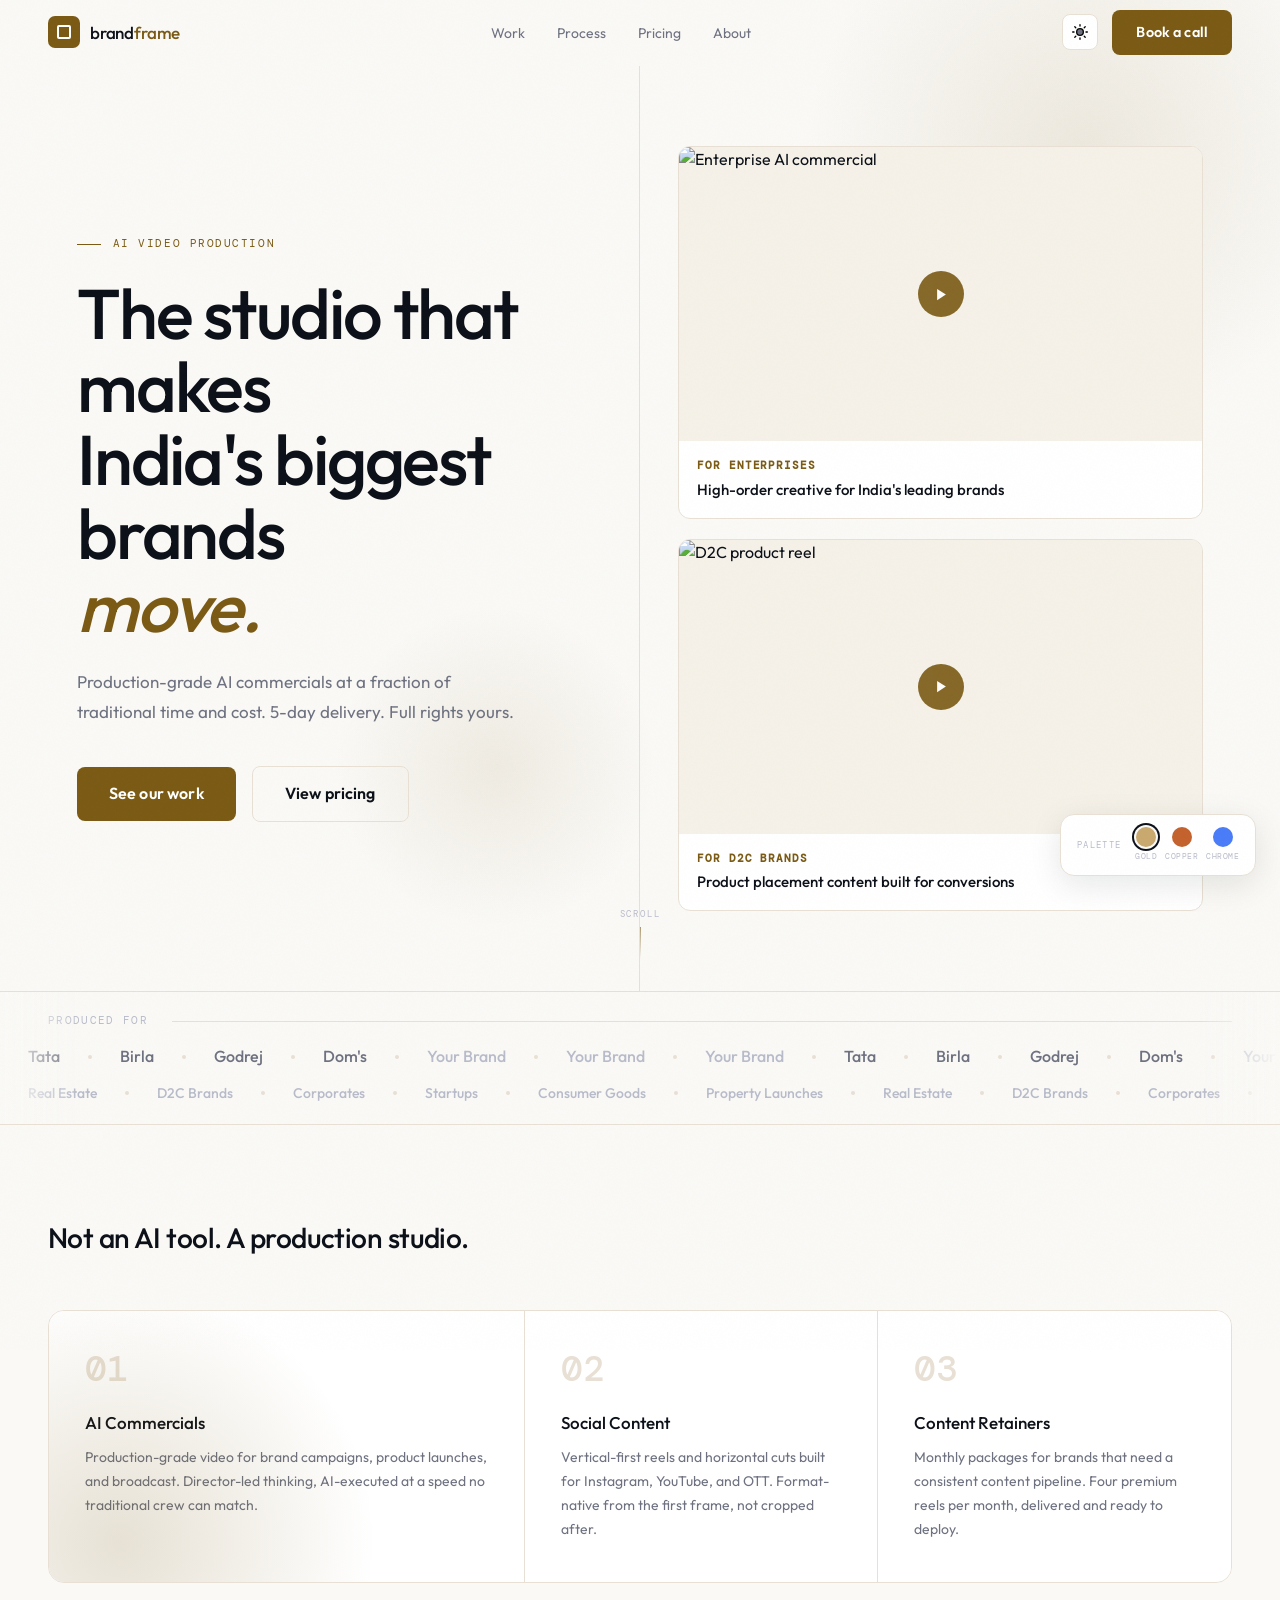
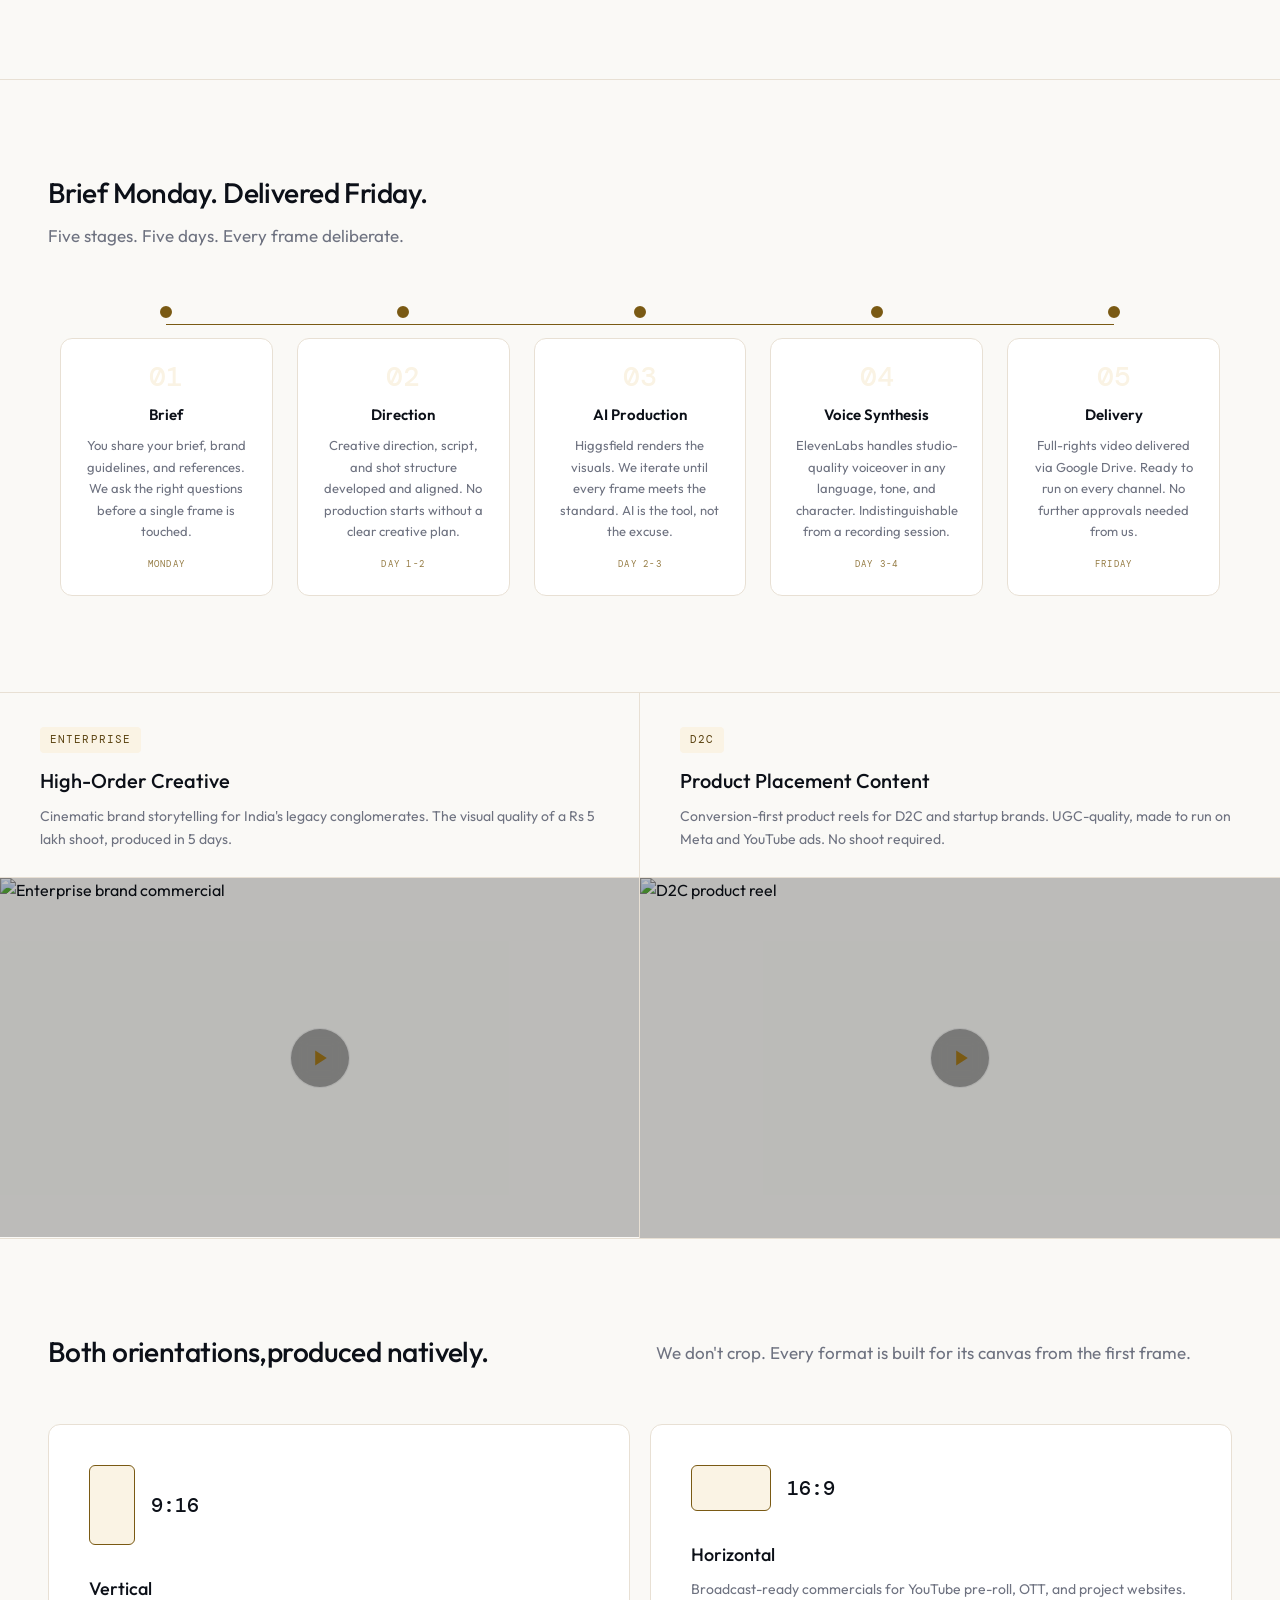
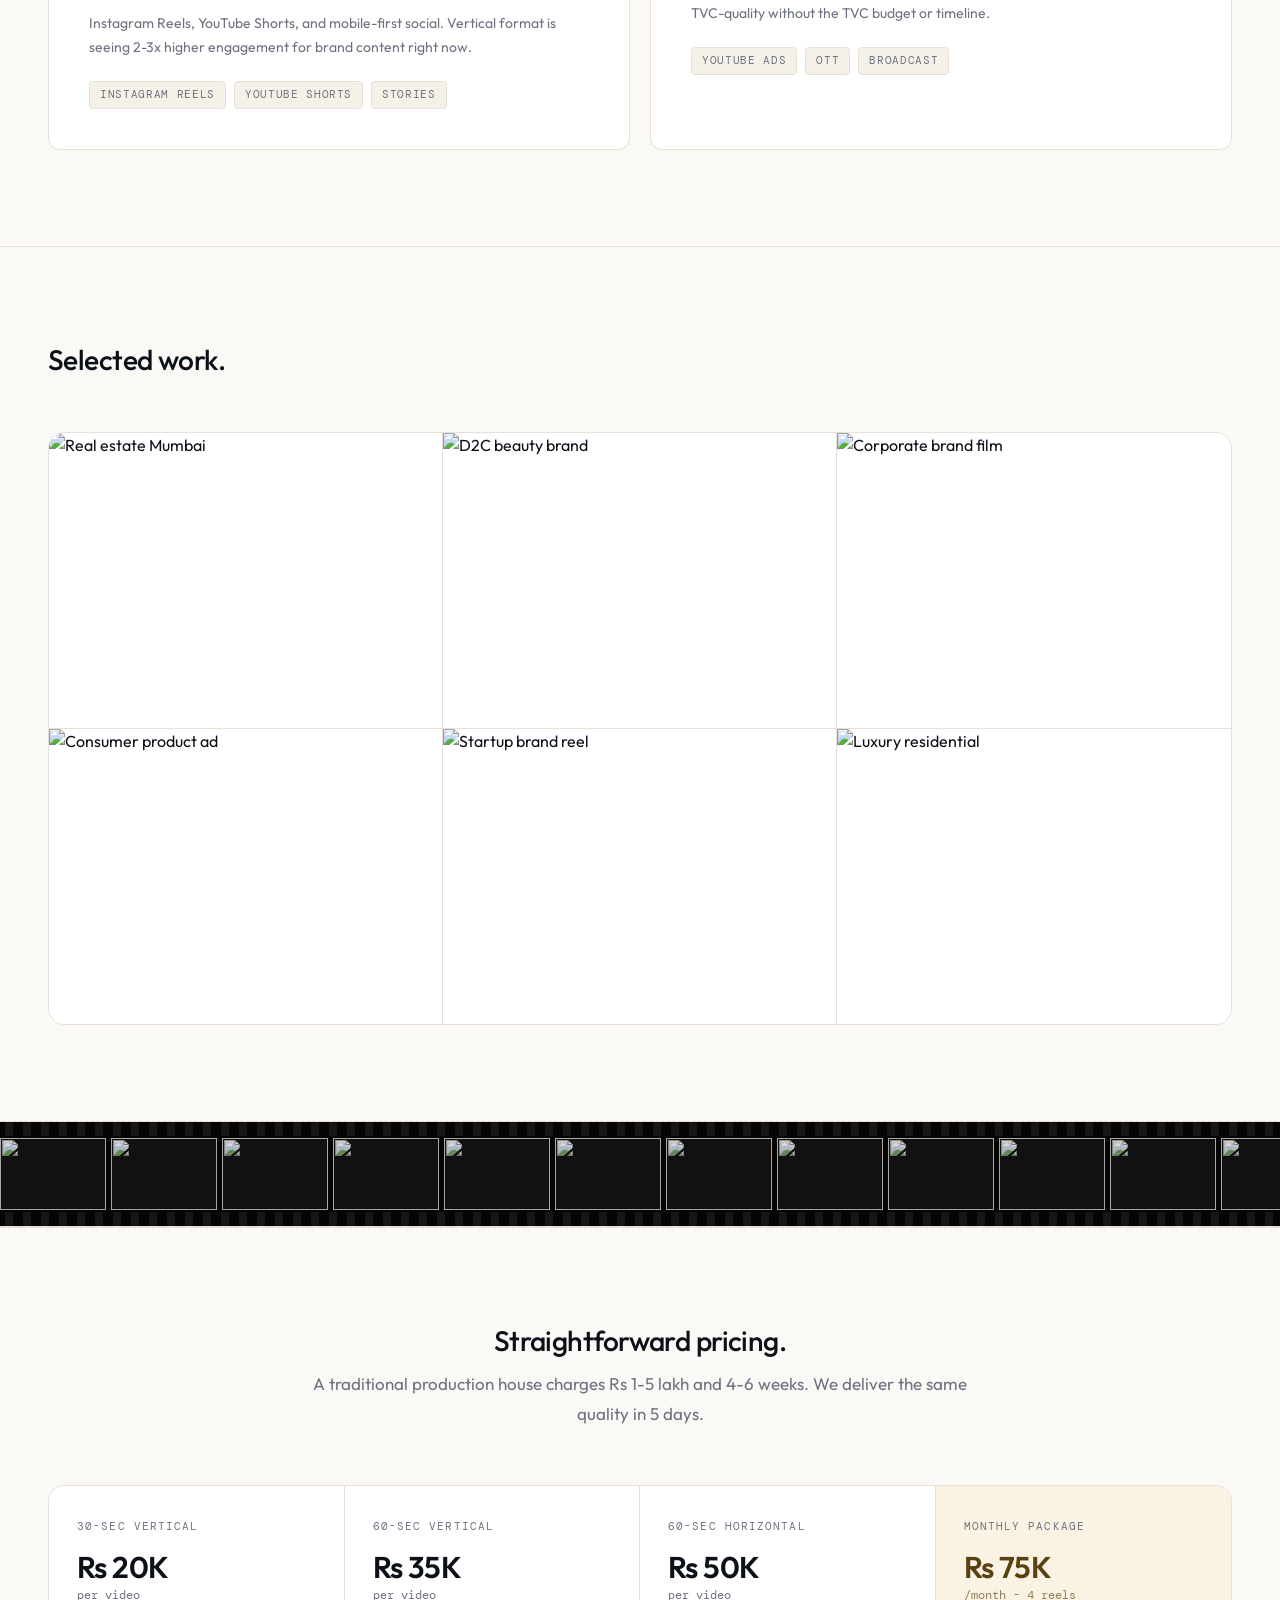
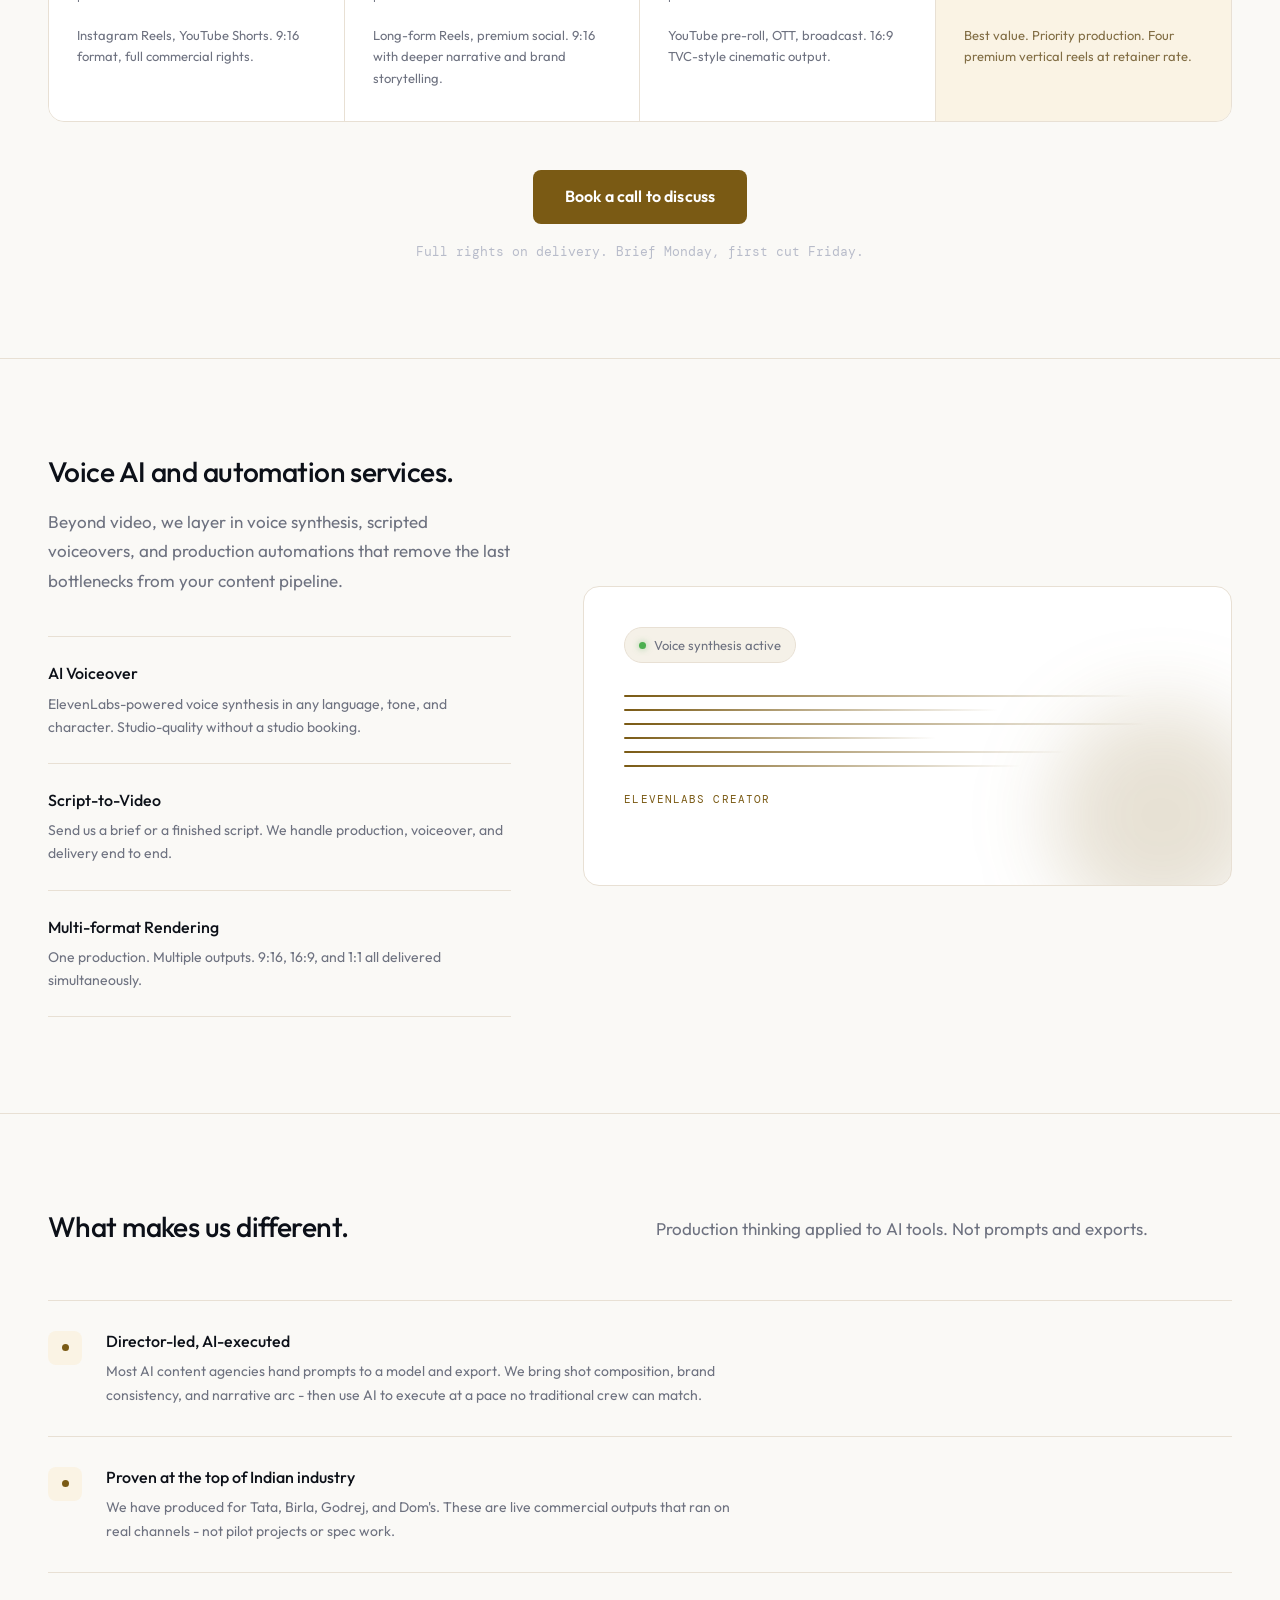
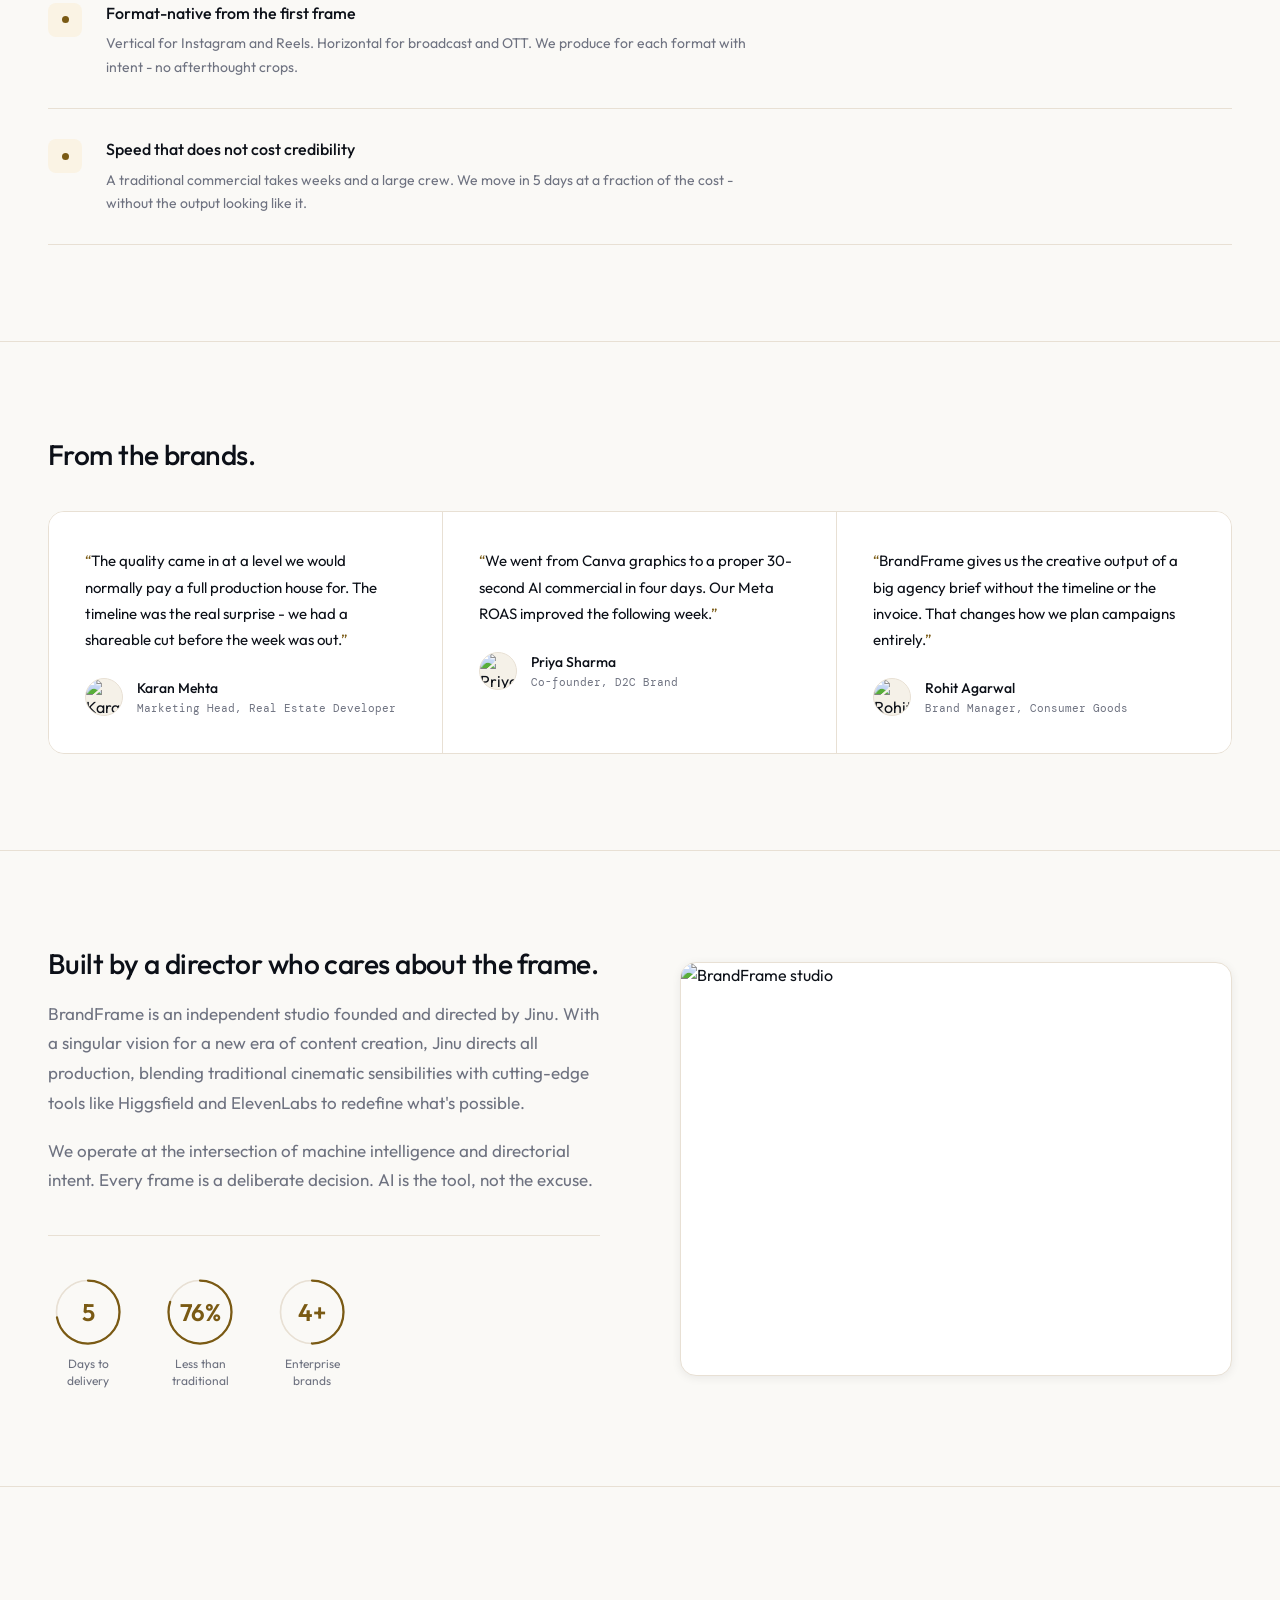
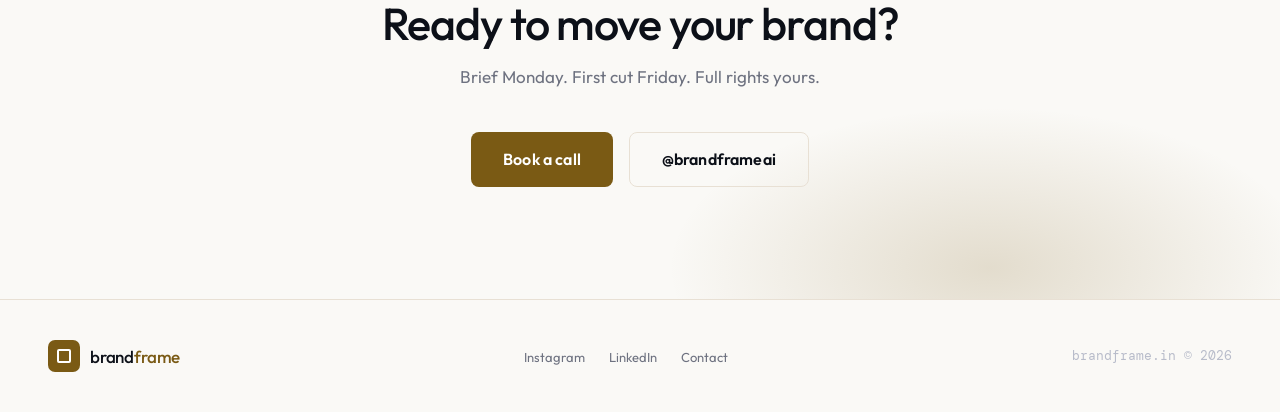
==== uploads/index.html @ e2ab4b28 "Initial commit for BrandFrame website" ====
<!DOCTYPE html>
<html lang="en" data-theme="light" data-palette="gold">
<head>
  <meta charset="UTF-8">
  <meta name="viewport" content="width=device-width, initial-scale=1.0">
  <title>BrandFrame AI - Production-Grade AI Commercials for Indian Brands</title>
  <meta name="description" content="AI-generated commercials for India's biggest brands. Production-grade output, 5-day delivery, full rights.">
  <link rel="preconnect" href="https://fonts.googleapis.com">
  <link rel="preconnect" href="https://fonts.gstatic.com" crossorigin>
  <link href="https://fonts.googleapis.com/css2?family=Outfit:wght@300;400;500;600&family=DM+Mono:wght@400;500&display=swap" rel="stylesheet">
<style>
/* ── PALETTE A: MIDNIGHT GOLD ── */
[data-palette="gold"][data-theme="dark"] {
  --bg:#080C14;--bg2:#0B1020;--surf:#0D1524;--surf2:#131E30;
  --border:#1C2A40;--text:#F0ECE3;--muted:#7A7F8E;--dim:#363B4A;
  --accent:#C9A96E;--a-dim:#261908;--a-hi:#E4C99A;--a-on:#0D0A04;
  --glow:rgba(201,169,110,0.13);--glow-s:rgba(201,169,110,0.24);
  --shadow:0 12px 40px rgba(0,0,0,0.5);--shadow-sm:0 4px 16px rgba(0,0,0,0.35);
}
[data-palette="gold"][data-theme="light"] {
  --bg:#FAF9F6;--bg2:#F5F2EC;--surf:#FFFFFF;--surf2:#F5F1E8;
  --border:#E8E0D4;--text:#0C1018;--muted:#6E7280;--dim:#B8BCCA;
  --accent:#7A5A14;--a-dim:#FAF3E4;--a-hi:#5A4210;--a-on:#FFFFFF;
  --glow:rgba(122,90,20,0.10);--glow-s:rgba(122,90,20,0.18);
  --shadow:0 8px 32px rgba(12,16,24,0.10);--shadow-sm:0 2px 10px rgba(12,16,24,0.07);
}
/* ── PALETTE B: OBSIDIAN COPPER ── */
[data-palette="copper"][data-theme="dark"] {
  --bg:#0C0907;--bg2:#100C09;--surf:#151009;--surf2:#1C160F;
  --border:#2A1E16;--text:#F2EDE6;--muted:#8A7D70;--dim:#4A3E38;
  --accent:#C4622D;--a-dim:#250E06;--a-hi:#E8A878;--a-on:#FFFFFF;
  --glow:rgba(196,98,45,0.16);--glow-s:rgba(196,98,45,0.28);
  --shadow:0 12px 40px rgba(0,0,0,0.5);--shadow-sm:0 4px 16px rgba(0,0,0,0.35);
}
[data-palette="copper"][data-theme="light"] {
  --bg:#FAF5F2;--bg2:#F5EEE8;--surf:#FFFFFF;--surf2:#F7F0E8;
  --border:#EAD8CC;--text:#120A06;--muted:#72645A;--dim:#C0B0A8;
  --accent:#9A3E18;--a-dim:#FAECE4;--a-hi:#6A2A10;--a-on:#FFFFFF;
  --glow:rgba(154,62,24,0.10);--glow-s:rgba(154,62,24,0.20);
  --shadow:0 8px 32px rgba(18,10,6,0.10);--shadow-sm:0 2px 10px rgba(18,10,6,0.07);
}
/* ── PALETTE C: CHROME BLUE ── */
[data-palette="chrome"][data-theme="dark"] {
  --bg:#07080F;--bg2:#0A0C16;--surf:#0B0E18;--surf2:#111625;
  --border:#1A2235;--text:#EBF0FA;--muted:#6E7A96;--dim:#333C55;
  --accent:#4A7CF8;--a-dim:#090F25;--a-hi:#8BB0FF;--a-on:#FFFFFF;
  --glow:rgba(74,124,248,0.15);--glow-s:rgba(74,124,248,0.26);
  --shadow:0 12px 40px rgba(0,0,0,0.5);--shadow-sm:0 4px 16px rgba(0,0,0,0.35);
}
[data-palette="chrome"][data-theme="light"] {
  --bg:#F4F7FF;--bg2:#EDF2FF;--surf:#FFFFFF;--surf2:#EBF0FA;
  --border:#D4DCEE;--text:#07080F;--muted:#5C6A88;--dim:#A8B4CC;
  --accent:#1E54D8;--a-dim:#E4EDFF;--a-hi:#1030A0;--a-on:#FFFFFF;
  --glow:rgba(30,84,216,0.10);--glow-s:rgba(30,84,216,0.20);
  --shadow:0 8px 32px rgba(7,8,15,0.08);--shadow-sm:0 2px 10px rgba(7,8,15,0.05);
}

/* ── RESET ── */
*,*::before,*::after{box-sizing:border-box;margin:0;padding:0}
html{scroll-behavior:smooth}
body{background:var(--bg);color:var(--text);font-family:'Outfit',system-ui,sans-serif;
  font-size:16px;line-height:1.6;-webkit-font-smoothing:antialiased;
  transition:background .35s,color .35s;overflow-x:hidden}
a{color:inherit;text-decoration:none}img{display:block;max-width:100%}button{font-family:inherit}

/* ── KEYFRAMES ── */
@keyframes wUp{from{opacity:0;transform:translateY(22px)}to{opacity:1;transform:translateY(0)}}
@keyframes fadeUp{from{opacity:0;transform:translateY(16px)}to{opacity:1;transform:translateY(0)}}
@keyframes shimmer{from{left:-80%}to{left:130%}}
@keyframes float1{0%,100%{transform:translate(0,0) scale(1);opacity:.7}40%{transform:translate(-24px,18px) scale(1.06);opacity:1}70%{transform:translate(16px,-12px) scale(.97);opacity:.85}}
@keyframes float2{0%,100%{transform:translate(0,0) scale(1)}50%{transform:translate(28px,-22px) scale(1.08)}}
@keyframes ctaGlow{0%,100%{transform:translate(-50%,-50%) scale(1);opacity:.7}50%{transform:translate(-50%,-50%) scale(1.12);opacity:1}}
@keyframes blink{0%,100%{opacity:1}50%{opacity:.35}}
@keyframes wa{from{opacity:.3}to{opacity:1}}
@keyframes logoIn{from{transform:scale(.8) rotate(-6deg);opacity:0}to{transform:scale(1) rotate(0);opacity:1}}
@keyframes mqscroll{from{transform:translateX(0)}to{transform:translateX(-50%)}}
@keyframes filmroll{from{transform:translateX(0)}to{transform:translateX(-50%)}}
@keyframes scrollHint{0%,100%{opacity:.6;transform:translateX(-50%) scaleY(1)}50%{opacity:1;transform:translateX(-50%) scaleY(.5)}}
@keyframes grain-s{0%{transform:translate(0,0)}20%{transform:translate(-1px,1px)}40%{transform:translate(1px,-1px)}60%{transform:translate(-1px,0)}80%{transform:translate(0,1px)}100%{transform:translate(1px,0)}}
@keyframes progressLine{from{transform:scaleX(0)}to{transform:scaleX(1)}}
@keyframes ringFill{to{stroke-dashoffset:var(--target-offset)}}

/* ── SCROLL PROGRESS ── */
#scroll-prog{
  position:fixed;top:0;left:0;right:0;height:2px;z-index:9998;
  background:var(--accent);transform-origin:left;transform:scaleX(0);
  transition:background .35s;
}

/* ── GRAIN ── */
.grain{
  position:fixed;inset:0;z-index:9999;pointer-events:none;
  width:200%;height:200%;top:-50%;left:-50%;
  opacity:.03;animation:grain-s .12s steps(1) infinite;
  background-image:url("data:image/svg+xml,%3Csvg viewBox='0 0 256 256' xmlns='http://www.w3.org/2000/svg'%3E%3Cfilter id='n'%3E%3CfeTurbulence type='fractalNoise' baseFrequency='0.85' numOctaves='4' stitchTiles='stitch'/%3E%3C/filter%3E%3Crect width='100%25' height='100%25' filter='url(%23n)'/%3E%3C/svg%3E");
  background-size:256px 256px;
}
[data-theme="light"] .grain{opacity:.018}

/* ── TYPE ── */
.d-xl{font-size:clamp(2.5rem,5.5vw,5rem);font-weight:500;line-height:1.04;letter-spacing:-.03em}
.d-lg{font-size:clamp(1.875rem,3.5vw,3rem);font-weight:500;line-height:1.1;letter-spacing:-.025em}
.d-md{font-size:clamp(1.375rem,2.2vw,2rem);font-weight:500;line-height:1.18;letter-spacing:-.02em}
.body-lg{font-size:1.0625rem;line-height:1.75;color:var(--muted)}
.body-sm{font-size:.875rem;line-height:1.7;color:var(--muted)}
.mono{font-family:'DM Mono',monospace}
.label{font-size:.6875rem;letter-spacing:.14em;text-transform:uppercase;font-family:'DM Mono',monospace;color:var(--accent)}
.gold{color:var(--accent)}

/* ── LAYOUT ── */
.wrap{max-width:1280px;margin:0 auto;padding:0 clamp(1.25rem,4vw,3rem)}
.wrap-sm{max-width:700px;margin:0 auto;padding:0 clamp(1.25rem,4vw,3rem)}

/* ── BUTTONS ── */
.btn{display:inline-flex;align-items:center;gap:.5rem;font-family:'Outfit',sans-serif;
  font-size:.9rem;font-weight:600;padding:.7rem 1.5rem;border-radius:8px;border:none;
  cursor:pointer;white-space:nowrap;letter-spacing:.01em;
  transition:background .2s,border-color .2s,transform .15s,box-shadow .2s,filter .2s;
  position:relative;overflow:hidden}
.btn:active{transform:scale(.97)}
.btn-gold{background:var(--accent);color:var(--a-on)}
.btn-gold:hover{filter:brightness(1.1);box-shadow:0 4px 20px var(--glow-s)}
.btn-gold::after{content:'';position:absolute;top:0;left:-80%;width:50%;height:100%;
  background:linear-gradient(90deg,transparent,rgba(255,255,255,.22),transparent);pointer-events:none}
.btn-gold:hover::after{animation:shimmer .55s ease forwards}
.btn-ghost{background:transparent;color:var(--text);border:.5px solid var(--border)}
.btn-ghost:hover{border-color:var(--muted);background:var(--surf2)}
.btn-lg{padding:.875rem 2rem;font-size:1rem}

/* ── NAV ── */
#nav{position:fixed;top:0;left:0;right:0;z-index:100;height:66px;
  display:flex;align-items:center;border-bottom:.5px solid transparent;
  transition:border-color .3s,background .3s}
#nav.scrolled{border-color:var(--border);background:rgba(8,12,20,.82);
  backdrop-filter:blur(18px);-webkit-backdrop-filter:blur(18px)}
[data-palette="copper"] #nav.scrolled{background:rgba(12,9,7,.82)}
[data-palette="chrome"] #nav.scrolled{background:rgba(7,8,15,.82)}
[data-theme="light"] #nav.scrolled{background:rgba(250,249,246,.9)}
[data-palette="copper"][data-theme="light"] #nav.scrolled{background:rgba(250,245,242,.9)}
[data-palette="chrome"][data-theme="light"] #nav.scrolled{background:rgba(244,247,255,.9)}
.nav-row{display:flex;align-items:center;justify-content:space-between;width:100%;gap:1rem}
.logo-link{display:flex;align-items:center;gap:10px;flex-shrink:0}
.lmark{width:32px;height:32px;background:var(--accent);border-radius:7px;
  display:flex;align-items:center;justify-content:center;flex-shrink:0;
  animation:logoIn .6s cubic-bezier(.16,1,.3,1) .1s both;transition:background .35s}
.lmark-i{width:14px;height:14px;border:2px solid var(--a-on);border-radius:2px}
.lname{font-size:1.0625rem;font-weight:500;color:var(--text);letter-spacing:-.01em}
.lname b{color:var(--accent);font-weight:500;transition:color .35s}
.nav-links{display:flex;align-items:center;gap:2rem;list-style:none}
.nav-links a{font-size:.875rem;color:var(--muted);transition:color .2s}
.nav-links a:hover{color:var(--text)}
.nav-end{display:flex;align-items:center;gap:.875rem}
.theme-btn{width:36px;height:36px;background:var(--surf);border:.5px solid var(--border);
  border-radius:8px;cursor:pointer;display:flex;align-items:center;justify-content:center;
  transition:border-color .2s,background .2s;flex-shrink:0}
.theme-btn:hover{border-color:var(--accent)}
.theme-btn svg{width:16px;height:16px;fill:var(--muted)}
.t-sun{display:none}
[data-theme="light"] .t-sun{display:block}
[data-theme="light"] .t-moon{display:none}
.ham{display:none;flex-direction:column;gap:5px;background:none;border:none;cursor:pointer;padding:6px}
.ham span{display:block;width:22px;height:1.5px;background:var(--text);border-radius:2px;transition:transform .3s,opacity .3s}
#mnav{display:none;position:fixed;inset:0;top:66px;background:var(--bg);z-index:90;
  padding:1.75rem 1.5rem;flex-direction:column;gap:0;border-top:.5px solid var(--border)}
#mnav.open{display:flex}
#mnav a{font-size:1.125rem;font-weight:500;color:var(--text);padding:1rem 0;border-bottom:.5px solid var(--border)}
#mnav .btn{margin-top:1.5rem;justify-content:center}

/* ── HERO ── */
.hero{min-height:100dvh;display:grid;grid-template-columns:1fr 1fr;
  padding-top:66px;position:relative;overflow:hidden}
.hero-orb{position:absolute;border-radius:50%;pointer-events:none;
  background:radial-gradient(circle,var(--glow-s) 0%,transparent 65%)}
.hero-orb-1{width:600px;height:600px;top:-15%;right:-8%;animation:float1 9s ease-in-out infinite;opacity:.6}
.hero-orb-2{width:350px;height:350px;bottom:5%;left:25%;animation:float2 12s ease-in-out infinite;opacity:.5}
.hero-l{display:flex;flex-direction:column;justify-content:center;
  padding:5rem clamp(1.25rem,3vw,2.5rem) 5rem clamp(1.25rem,6vw,5rem);
  border-right:.5px solid var(--border);position:relative;z-index:1}
.hero-ey{display:flex;align-items:center;gap:.75rem;margin-bottom:1.5rem}
.hero-ey-line{width:24px;height:.5px;background:var(--accent);transition:background .35s}
.hero-h1{margin-bottom:1.5rem}
.w{display:inline-block;animation:wUp .8s cubic-bezier(.16,1,.3,1) both;
  animation-delay:calc(.1s + var(--i,0) * .075s)}
.hero-sub{max-width:440px;margin-bottom:2.5rem;animation:fadeUp .8s cubic-bezier(.16,1,.3,1) .72s both}
.hero-ctas{display:flex;align-items:center;gap:1rem;flex-wrap:wrap;
  animation:fadeUp .8s cubic-bezier(.16,1,.3,1) .88s both}
.hero-r{display:flex;flex-direction:column;justify-content:center;gap:1.25rem;
  padding:5rem clamp(1.25rem,6vw,5rem) 5rem clamp(1.25rem,3vw,2.5rem);position:relative;z-index:1}
/* scroll hint */
.scroll-hint{position:absolute;bottom:2rem;left:50%;transform:translateX(-50%);
  display:flex;flex-direction:column;align-items:center;gap:6px;
  transition:opacity .4s;pointer-events:none}
.scroll-hint.gone{opacity:0}
.scroll-hint-label{font-size:.5625rem;letter-spacing:.2em;text-transform:uppercase;
  font-family:'DM Mono',monospace;color:var(--dim)}
.scroll-hint-line{width:1px;height:32px;background:linear-gradient(to bottom,var(--accent),transparent);
  animation:scrollHint 1.6s ease-in-out infinite}

/* ── VIDEO CARDS ── */
.vc{background:var(--surf);border:.5px solid var(--border);border-radius:12px;
  overflow:hidden;cursor:pointer;
  transition:border-color .3s,transform .35s cubic-bezier(.16,1,.3,1),box-shadow .35s}
.vc:hover{border-color:var(--accent);transform:translateY(-5px);
  box-shadow:var(--shadow),0 0 0 1px var(--accent),0 8px 30px var(--glow-s)}
.vc:nth-child(1){animation:fadeUp .8s cubic-bezier(.16,1,.3,1) .5s both}
.vc:nth-child(2){animation:fadeUp .8s cubic-bezier(.16,1,.3,1) .65s both}
.vc-thumb{width:100%;aspect-ratio:16/9;position:relative;overflow:hidden;background:var(--surf2)}
.vc-thumb img{width:100%;height:100%;object-fit:cover;transition:transform .55s cubic-bezier(.16,1,.3,1)}
.vc:hover .vc-thumb img{transform:scale(1.05)}
.vplay{position:absolute;top:50%;left:50%;transform:translate(-50%,-50%);
  width:46px;height:46px;background:var(--accent);border-radius:50%;
  display:flex;align-items:center;justify-content:center;opacity:.9;
  transition:transform .25s,opacity .25s;z-index:2}
.vc:hover .vplay{transform:translate(-50%,-50%) scale(1.12);opacity:1}
.vplay svg{width:15px;height:15px;fill:var(--a-on);margin-left:2px}
.vc-meta{padding:1rem 1.125rem 1.125rem}
.vc-tag{font-size:.6875rem;font-weight:600;color:var(--accent);font-family:'DM Mono',monospace;
  letter-spacing:.08em;text-transform:uppercase;margin-bottom:.25rem;transition:color .35s}
.vc-title{font-size:.9375rem;font-weight:500;color:var(--text);line-height:1.4}

/* ── MARQUEE TRUST STRIP ── */
.mq-strip{border-top:.5px solid var(--border);border-bottom:.5px solid var(--border);
  padding:1.25rem 0;overflow:hidden;position:relative}
.mq-strip::before,.mq-strip::after{
  content:'';position:absolute;top:0;bottom:0;width:80px;z-index:2;pointer-events:none}
.mq-strip::before{left:0;background:linear-gradient(to right,var(--bg),transparent)}
.mq-strip::after{right:0;background:linear-gradient(to left,var(--bg),transparent)}
.mq-header{display:flex;align-items:center;gap:1.5rem;padding:0 clamp(1.25rem,4vw,3rem);margin-bottom:.875rem}
.mq-lbl{font-size:.6875rem;color:var(--dim);font-family:'DM Mono',monospace;
  letter-spacing:.12em;text-transform:uppercase;white-space:nowrap;flex-shrink:0}
.mq-rule{flex:1;height:.5px;background:var(--border)}
.mq-track{display:flex;align-items:center;width:max-content;gap:0;
  animation:mqscroll 28s linear infinite}
.mq-track:hover{animation-play-state:paused}
.mq-item{font-size:1rem;font-weight:500;color:var(--muted);white-space:nowrap;
  padding:0 1.75rem;transition:color .2s;cursor:default}
.mq-item:hover{color:var(--text)}
.mq-sep{width:4px;height:4px;border-radius:50%;background:var(--border);flex-shrink:0}
/* second row | slightly faster, different direction for depth */
.mq-track-2{animation:mqscroll 20s linear infinite reverse;margin-top:.5rem}

/* ── SECTIONS ── */
.sec{padding:6rem 0}
.sec-top{border-top:.5px solid var(--border)}
.sec-head{margin-bottom:3.5rem}
.sec-head-split{display:grid;grid-template-columns:1fr 1fr;gap:2rem;align-items:end;margin-bottom:3.5rem}

/* ── REVEAL ── */
.rv{opacity:0;transform:translateY(20px);
  transition:opacity .75s cubic-bezier(.16,1,.3,1),transform .75s cubic-bezier(.16,1,.3,1);
  transition-delay:calc(var(--d,0) * 1ms)}
.rv.on{opacity:1;transform:translateY(0)}

/* ── WHAT WE DO ── */
.what-g{display:grid;grid-template-columns:1.35fr 1fr 1fr;
  border:1.5px solid var(--border);border-radius:16px;overflow:hidden}
.wc{background:var(--surf);padding:2.5rem 2.25rem;border-right:1.5px solid var(--border);transition:background .25s}
.wc:last-child{border-right:none}
.wc:hover{background:var(--surf2)}
.wc-n{font-size:2.25rem;font-weight:500;color:var(--border);font-family:'DM Mono',monospace;
  line-height:1;margin-bottom:1.375rem;transition:color .35s}
.wc:hover .wc-n{color:var(--dim)}
.wc-t{font-size:1.0625rem;font-weight:500;margin-bottom:.625rem;color:var(--text)}
.wc-b{font-size:.875rem;color:var(--muted);line-height:1.7}
.wc-hero{position:relative;overflow:hidden}
.wc-hero::before{content:'';position:absolute;inset:0;pointer-events:none;
  background:radial-gradient(circle at 15% 85%,var(--glow-s) 0%,transparent 55%)}

/* ── HOW IT WORKS ── */
.process-outer{padding:6rem 0;border-top:.5px solid var(--border)}
.process-g{display:flex;gap:0;align-items:flex-start;position:relative;margin-top:3.5rem}
/* connecting line beneath dots */
.process-line-track{
  position:absolute;top:18px;left:calc(10%);right:calc(10%);
  height:1px;background:var(--border);pointer-events:none;z-index:0}
.process-line-fill{
  position:absolute;inset:0;background:var(--accent);
  transform:scaleX(0);transform-origin:left;
  transition:transform 2s cubic-bezier(.16,1,.3,1) .4s}
.process-g.on .process-line-fill{transform:scaleX(1)}
.ps{flex:1;min-width:0;display:flex;flex-direction:column;align-items:center;
  text-align:center;padding:0 .75rem;position:relative;z-index:1;
  opacity:0;transform:translateY(20px);
  transition:opacity .6s cubic-bezier(.16,1,.3,1),transform .6s;
  transition-delay:calc(var(--si,0) * .18s + .25s)}
.process-g.on .ps{opacity:1;transform:translateY(0)}
.ps-dot{width:12px;height:12px;border-radius:50%;background:var(--bg);
  border:2px solid var(--border);margin-bottom:1.25rem;flex-shrink:0;
  transition:border-color .4s,background .4s;
  transition-delay:calc(var(--si,0) * .18s + .6s)}
.process-g.on .ps-dot{border-color:var(--accent);background:var(--accent)}
.ps-card{background:var(--surf);border:.5px solid var(--border);border-radius:12px;
  padding:1.5rem 1.25rem;width:100%;
  transition:border-color .3s,box-shadow .3s}
.ps-card:hover{border-color:var(--accent);box-shadow:0 8px 24px var(--glow)}
.ps-n{font-size:1.75rem;font-weight:500;color:var(--a-dim);font-family:'DM Mono',monospace;
  line-height:1;margin-bottom:.75rem;transition:color .35s}
.ps-card:hover .ps-n{color:var(--accent)}
.ps-title{font-size:.9375rem;font-weight:600;color:var(--text);margin-bottom:.5rem}
.ps-desc{font-size:.8125rem;color:var(--muted);line-height:1.65;margin-bottom:.875rem}
.ps-day{font-size:.5625rem;font-family:'DM Mono',monospace;letter-spacing:.14em;
  text-transform:uppercase;color:var(--accent);opacity:.8}

/* ── SPEC VIDEOS ── */
.spec-g{display:grid;grid-template-columns:1fr 1fr;border-top:.5px solid var(--border)}
.spec-item{border-right:.5px solid var(--border);overflow:hidden}
.spec-item:last-child{border-right:none}
.spec-hd{padding:2rem 2.5rem 1.625rem;border-bottom:.5px solid var(--border)}
.spec-tag{display:inline-block;background:var(--a-dim);color:var(--a-hi);
  font-size:.6875rem;font-family:'DM Mono',monospace;letter-spacing:.1em;
  text-transform:uppercase;padding:.25rem .625rem;border-radius:4px;margin-bottom:.75rem;
  transition:background .35s,color .35s}
.spec-title{font-size:1.25rem;font-weight:500;color:var(--text);margin-bottom:.5rem}
.spec-desc{font-size:.875rem;color:var(--muted);line-height:1.65}
.spec-thumb{width:100%;aspect-ratio:16/9;position:relative;overflow:hidden;cursor:pointer}
.spec-thumb img{width:100%;height:100%;object-fit:cover;transition:transform .6s cubic-bezier(.16,1,.3,1)}
.spec-thumb:hover img{transform:scale(1.05)}
.spec-ov{position:absolute;inset:0;background:rgba(0,0,0,.25);
  display:flex;align-items:center;justify-content:center;transition:background .3s}
.spec-thumb:hover .spec-ov{background:rgba(0,0,0,.1)}
.spec-play{width:60px;height:60px;border-radius:50%;border:1.5px solid rgba(255,255,255,.4);
  background:rgba(0,0,0,.35);backdrop-filter:blur(8px);
  display:flex;align-items:center;justify-content:center;transition:transform .25s,border-color .25s}
.spec-thumb:hover .spec-play{transform:scale(1.1);border-color:var(--accent)}
.spec-play svg{width:20px;height:20px;fill:var(--accent);margin-left:3px}

/* ── FORMATS ── */
.fmt-g{display:grid;grid-template-columns:1fr 1fr;gap:1.25rem}
.fmt-c{background:var(--surf);border:.5px solid var(--border);border-radius:12px;padding:2.5rem;
  transition:border-color .3s,box-shadow .3s}
.fmt-c:hover{border-color:var(--accent);box-shadow:var(--shadow-sm)}
.fmt-vis{display:flex;align-items:center;gap:1rem;margin-bottom:1.875rem}
.fmt-v{width:46px;height:80px;border:1.5px solid var(--accent);border-radius:6px;background:var(--a-dim);flex-shrink:0;transition:border-color .35s,background .35s}
.fmt-h{width:80px;height:46px;border:1.5px solid var(--accent);border-radius:6px;background:var(--a-dim);flex-shrink:0;transition:border-color .35s,background .35s}
.fmt-ratio{font-size:1.25rem;font-weight:500;font-family:'DM Mono',monospace;color:var(--text)}
.fmt-t{font-size:1.125rem;font-weight:500;margin-bottom:.5rem;color:var(--text)}
.fmt-d{font-size:.875rem;color:var(--muted);line-height:1.7;margin-bottom:1.375rem}
.fmt-pills{display:flex;flex-wrap:wrap;gap:.5rem}
.fmt-pill{font-size:.6875rem;font-family:'DM Mono',monospace;letter-spacing:.06em;text-transform:uppercase;
  background:var(--surf2);color:var(--muted);padding:.25rem .625rem;border-radius:4px;border:.5px solid var(--border)}

/* ── PORTFOLIO ── */
.port-g{display:grid;grid-template-columns:repeat(3,1fr);
  border:1.5px solid var(--border);border-radius:16px;overflow:hidden}
.port-i{aspect-ratio:4/3;position:relative;overflow:hidden;cursor:pointer;background:var(--surf);
  border-right:1.5px solid var(--border);border-bottom:1.5px solid var(--border)}
.port-i:nth-child(3n){border-right:none}
.port-i:nth-last-child(-n+3){border-bottom:none}
.port-i img{width:100%;height:100%;object-fit:cover;transition:transform .6s cubic-bezier(.16,1,.3,1)}
.port-i:hover img{transform:scale(1.07)}
.port-ov{position:absolute;inset:0;background:linear-gradient(to top,rgba(0,0,0,.8) 0%,transparent 52%);
  opacity:0;transition:opacity .35s;display:flex;align-items:flex-end;padding:1.125rem}
.port-i:hover .port-ov{opacity:1}
.port-type{display:block;font-size:.625rem;font-family:'DM Mono',monospace;
  color:var(--accent);letter-spacing:.1em;text-transform:uppercase;margin-bottom:.25rem}
.port-name{font-size:.8125rem;font-weight:500;color:#F0ECE3}

/* ── FILMSTRIP ── */
.filmstrip{background:#060503;overflow:hidden;border-top:.5px solid var(--border);
  border-bottom:.5px solid var(--border);height:106px;display:flex;align-items:center;
  position:relative}
/* sprocket holes top */
.filmstrip::before{content:'';position:absolute;top:0;left:0;right:0;height:14px;z-index:2;pointer-events:none;
  background:repeating-linear-gradient(to right,#060503 0,#060503 5px,rgba(255,255,255,.07) 5px,rgba(255,255,255,.07) 13px,#060503 13px,#060503 18px)}
/* sprocket holes bottom */
.filmstrip::after{content:'';position:absolute;bottom:0;left:0;right:0;height:14px;z-index:2;pointer-events:none;
  background:repeating-linear-gradient(to right,#060503 0,#060503 5px,rgba(255,255,255,.07) 5px,rgba(255,255,255,.07) 13px,#060503 13px,#060503 18px)}
.fs-track{display:flex;align-items:center;width:max-content;gap:5px;padding:14px 0;
  animation:filmroll 32s linear infinite}
.fs-track:hover{animation-play-state:paused}
.fs-frame{width:106px;height:72px;background:#111;flex-shrink:0;overflow:hidden;position:relative}
.fs-frame img{width:100%;height:100%;object-fit:cover;filter:grayscale(.45) brightness(.85);transition:filter .4s}
.fs-frame:hover img{filter:grayscale(0) brightness(1)}
.fs-frame::after{content:'';position:absolute;inset:0;border:1px solid rgba(255,255,255,.06);pointer-events:none}

/* ── PRICING ── */
.price-g{display:grid;grid-template-columns:repeat(4,1fr);
  border:1px solid var(--border);border-radius:16px;overflow:hidden}
.pc{background:var(--surf);padding:2rem 1.75rem;border-right:1px solid var(--border);
  transition:background .2s,transform .25s,box-shadow .25s;position:relative}
.pc:last-child{border-right:none}
.pc:hover{background:var(--surf2);transform:translateY(-2px);box-shadow:var(--shadow-sm)}
.pc::after{content:'';position:absolute;bottom:0;left:0;right:0;height:2px;
  background:var(--accent);transform:scaleX(0);transform-origin:left;
  transition:transform .35s cubic-bezier(.16,1,.3,1)}
.pc:hover::after{transform:scaleX(1)}
.pc.featured{background:var(--a-dim)}
.pc.featured:hover{background:var(--a-dim);filter:brightness(1.1)}
.pc-fmt{font-size:.6875rem;font-family:'DM Mono',monospace;color:var(--muted);
  text-transform:uppercase;letter-spacing:.1em;margin-bottom:1rem}
.pc-price{font-size:1.875rem;font-weight:600;color:var(--text);line-height:1;letter-spacing:-.02em;margin-bottom:.25rem}
.pc.featured .pc-price{color:var(--a-hi)}
.pc-unit{font-size:.75rem;color:var(--muted);margin-bottom:1.25rem;font-family:'DM Mono',monospace}
.pc.featured .pc-unit{color:var(--a-hi);opacity:.65}
.pc-note{font-size:.8125rem;color:var(--muted);line-height:1.65}
.pc.featured .pc-note{color:var(--a-hi);opacity:.75}
.price-cta{text-align:center;padding-top:3rem}
.price-fn{font-size:.8125rem;color:var(--dim);font-family:'DM Mono',monospace;margin-top:1.125rem}

/* ── AUTOMATIONS ── */
.auto-g{display:grid;grid-template-columns:1fr 1.4fr;gap:4.5rem;align-items:center}
.auto-list{display:flex;flex-direction:column}
.auto-item{padding:1.5rem 0;border-bottom:.5px solid var(--border)}
.auto-item:first-child{border-top:.5px solid var(--border)}
.auto-t{font-size:1rem;font-weight:500;color:var(--text);margin-bottom:.375rem}
.auto-d{font-size:.875rem;color:var(--muted);line-height:1.65}
.auto-vis{background:var(--surf);border:.5px solid var(--border);
  border-radius:16px;padding:2.5rem;min-height:300px;position:relative;overflow:hidden}
.auto-vis::before{content:'';position:absolute;bottom:-40px;right:-40px;
  width:220px;height:220px;border-radius:50%;background:var(--glow-s);filter:blur(40px);pointer-events:none}
.live-tag{display:inline-flex;align-items:center;gap:.5rem;background:var(--surf2);
  border:.5px solid var(--border);padding:.4rem .875rem;border-radius:100px;
  font-size:.8125rem;color:var(--muted);margin-bottom:2rem}
.live-dot{width:7px;height:7px;border-radius:50%;background:#4CAF50;
  box-shadow:0 0 6px rgba(76,175,80,.5);animation:blink 2s infinite}
.wv{height:2px;border-radius:2px;margin-bottom:.75rem;
  background:linear-gradient(to right,var(--accent),transparent);animation:wa 1.8s ease-in-out infinite alternate}
.wv:nth-child(2){width:88%;animation-delay:.15s}.wv:nth-child(3){width:66%;animation-delay:.35s}
.wv:nth-child(4){width:92%;animation-delay:.05s}.wv:nth-child(5){width:55%;animation-delay:.25s}
.wv:nth-child(6){width:78%;animation-delay:.45s}
.auto-vis-lbl{font-size:.6875rem;font-family:'DM Mono',monospace;color:var(--accent);
  letter-spacing:.1em;text-transform:uppercase;margin-top:1.5rem;transition:color .35s}

/* ── WHY US ── */
.why-list{list-style:none}
.why-i{display:flex;gap:1.5rem;align-items:flex-start;padding:1.75rem 0;border-bottom:.5px solid var(--border)}
.why-i:first-child{border-top:.5px solid var(--border)}
.why-icon{width:34px;height:34px;border-radius:8px;background:var(--a-dim);
  display:flex;align-items:center;justify-content:center;flex-shrink:0;margin-top:2px;transition:background .35s}
.why-dot{width:7px;height:7px;border-radius:50%;background:var(--accent);transition:background .35s}
.why-t{font-size:1rem;font-weight:500;color:var(--text);margin-bottom:.375rem}
.why-d{font-size:.875rem;color:var(--muted);line-height:1.7;max-width:640px}

/* ── TESTIMONIALS ── */
.testi-g{display:grid;grid-template-columns:repeat(3,1fr);
  border:1.5px solid var(--border);border-radius:16px;overflow:hidden}
.testi-c{background:var(--surf);padding:2.25rem;border-right:1.5px solid var(--border)}
.testi-c:last-child{border-right:none}
.testi-q{font-size:.9375rem;color:var(--text);line-height:1.75;margin-bottom:1.5rem}
.testi-q::before{content:'\201C';color:var(--accent)}
.testi-q::after{content:'\201D';color:var(--accent)}
.testi-who{display:flex;align-items:center;gap:.875rem}
.testi-av{width:38px;height:38px;border-radius:50%;overflow:hidden;background:var(--surf2);border:.5px solid var(--border);flex-shrink:0}
.testi-av img{width:100%;height:100%;object-fit:cover}
.testi-name{font-size:.875rem;font-weight:500;color:var(--text)}
.testi-role{font-size:.6875rem;color:var(--muted);font-family:'DM Mono',monospace}

/* ── ABOUT + STAT RINGS ── */
.about-g{display:grid;grid-template-columns:1fr 1fr;gap:5rem;align-items:center}
.about-vis{background:var(--surf);border:.5px solid var(--border);border-radius:16px;overflow:hidden;aspect-ratio:4/3;box-shadow:var(--shadow-sm)}
.about-vis img{width:100%;height:100%;object-fit:cover;transition:transform .5s ease}
.about-vis:hover img{transform:scale(1.03)}
.about-stats{display:flex;gap:2rem;margin-top:2.5rem;padding-top:2.5rem;border-top:.5px solid var(--border);flex-wrap:wrap}
.stat-item{display:flex;flex-direction:column;align-items:center;gap:.5rem}
.sring-wrap{position:relative;width:72px;height:72px;display:flex;align-items:center;justify-content:center}
.sring{position:absolute;inset:0;width:100%;height:100%;transform:rotate(-90deg)}
.sring-bg{fill:none;stroke:var(--border);stroke-width:1.5}
.sring-arc{fill:none;stroke:var(--accent);stroke-width:2;stroke-linecap:round;
  transition:stroke-dashoffset 1.8s cubic-bezier(.16,1,.3,1) .3s,stroke .35s}
.stat-n{font-size:1.5rem;font-weight:600;color:var(--accent);letter-spacing:-.02em;
  line-height:1;position:relative;z-index:1;transition:color .35s}
.stat-l{font-size:.75rem;color:var(--muted);text-align:center;max-width:80px;line-height:1.4}

/* ── CTA ── */
.cta-sec{padding:7rem 0;text-align:center;border-top:.5px solid var(--border);
  position:relative;overflow:hidden}
.cta-sec::before{content:'';position:absolute;top:50%;left:50%;
  width:700px;height:350px;border-radius:50%;
  background:radial-gradient(ellipse,var(--glow-s) 0%,transparent 65%);
  pointer-events:none;animation:ctaGlow 6s ease-in-out infinite}
.cta-head{margin-bottom:.875rem}
.cta-sub{margin-bottom:2.5rem}
.cta-row{display:flex;justify-content:center;gap:1rem;flex-wrap:wrap}

/* ── FOOTER ── */
footer{border-top:.5px solid var(--border);padding:2.5rem 0}
.ft-row{display:flex;justify-content:space-between;align-items:center;flex-wrap:wrap;gap:1.5rem}
.ft-links{display:flex;gap:1.5rem;list-style:none;flex-wrap:wrap}
.ft-links a{font-size:.8125rem;color:var(--muted);transition:color .2s}
.ft-links a:hover{color:var(--text)}
.ft-copy{font-size:.8125rem;color:var(--dim);font-family:'DM Mono',monospace}

/* ── VIDEO MODAL ── */
#vmodal{display:none;position:fixed;inset:0;background:rgba(0,0,0,.9);z-index:300;
  align-items:center;justify-content:center;backdrop-filter:blur(10px);-webkit-backdrop-filter:blur(10px)}
#vmodal.open{display:flex}
.vmod-w{width:min(92vw,900px);position:relative}
.vmod-close{position:absolute;top:-48px;right:0;width:36px;height:36px;
  background:var(--surf);border:.5px solid var(--border);border-radius:50%;
  cursor:pointer;display:flex;align-items:center;justify-content:center;
  color:var(--text);font-size:1.125rem;transition:background .2s}
.vmod-close:hover{background:var(--surf2)}
.vmod-embed{width:100%;aspect-ratio:16/9;border-radius:12px;overflow:hidden;background:#000}
.vmod-embed iframe{width:100%;height:100%;border:none}
.vmod-ph{width:100%;aspect-ratio:16/9;background:var(--surf);border-radius:12px;
  display:flex;flex-direction:column;align-items:center;justify-content:center;
  gap:.875rem;text-align:center;padding:2rem}
.vmod-ph p{font-size:.9375rem;color:var(--muted);line-height:1.6}
.vmod-ph code{font-family:'DM Mono',monospace;font-size:.8125rem;background:var(--surf2);
  padding:.125rem .4rem;border-radius:4px;color:var(--accent)}

/* ── PALETTE PICKER ── */
.pp{position:fixed;bottom:1.5rem;right:1.5rem;z-index:200;background:var(--surf);
  border:.5px solid var(--border);border-radius:14px;padding:.75rem 1rem;
  display:flex;align-items:center;gap:.875rem;box-shadow:var(--shadow);
  backdrop-filter:blur(12px);-webkit-backdrop-filter:blur(12px);transition:background .35s,border-color .35s}
.pp-lbl{font-size:.55rem;letter-spacing:.15em;text-transform:uppercase;font-family:'DM Mono',monospace;color:var(--dim);white-space:nowrap}
.pp-sw-g{display:flex;gap:.5rem;align-items:center}
.pp-item{display:flex;flex-direction:column;align-items:center;gap:3px}
.pp-sw{width:20px;height:20px;border-radius:50%;border:2px solid transparent;cursor:pointer;transition:transform .2s,box-shadow .2s}
.pp-sw:hover{transform:scale(1.2)}
.pp-sw.active{box-shadow:0 0 0 2px var(--bg),0 0 0 4px var(--text)}
.pp-sw[data-p="gold"]{background:#C9A96E}
.pp-sw[data-p="copper"]{background:#C4622D}
.pp-sw[data-p="chrome"]{background:#4A7CF8}
.pp-name{font-size:.5rem;font-family:'DM Mono',monospace;color:var(--dim);
  text-align:center;letter-spacing:.06em;text-transform:uppercase;white-space:nowrap}

/* ── RESPONSIVE ── */
@media(max-width:1024px){
  .hero{grid-template-columns:1fr;min-height:auto}
  .hero-l{border-right:none;border-bottom:.5px solid var(--border);padding:4rem 1.5rem 3rem clamp(1.25rem,4vw,2.5rem)}
  .hero-r{flex-direction:row;padding:2.5rem clamp(1.25rem,4vw,2.5rem) 4rem;gap:1rem}
  .vc{flex:1;min-width:0}
  .what-g{grid-template-columns:1fr 1fr}
  .wc:nth-child(1){grid-column:1/-1;border-right:none;border-bottom:1.5px solid var(--border)}
  .wc:nth-child(2){border-right:1.5px solid var(--border);border-bottom:0}
  .wc:nth-child(3){border-right:none;border-bottom:0}
  .process-g{flex-wrap:wrap}
  .ps{flex:0 0 calc(50% - 1rem);margin-bottom:2rem}
  .process-line-track{display:none}
  .spec-g{grid-template-columns:1fr}
  .spec-item{border-right:none;border-bottom:.5px solid var(--border)}
  .spec-item:last-child{border-bottom:none}
  .auto-g{grid-template-columns:1fr}
  .about-g{grid-template-columns:1fr;gap:2.5rem}
  .testi-g{grid-template-columns:1fr}
  .testi-c{border-right:none;border-bottom:1.5px solid var(--border)}
  .testi-c:last-child{border-bottom:none}
  .price-g{grid-template-columns:1fr 1fr}
  .pc{border-bottom:1px solid var(--border)}
  .pc:nth-child(2n){border-right:none}
  .sec-head-split{grid-template-columns:1fr}
}
@media(max-width:768px){
  .nav-links{display:none}.ham{display:flex}
  .hero-r{flex-direction:column}
  .hero-orb-1{width:300px;height:300px}.hero-orb-2{width:200px;height:200px}
  .scroll-hint{display:none}
  .fmt-g{grid-template-columns:1fr}
  .port-g{grid-template-columns:1fr 1fr}
  .port-i:nth-child(3n){border-right:1.5px solid var(--border)}
  .port-i:nth-child(even){border-right:none}
  .price-g{grid-template-columns:1fr}
  .pc{border-right:none !important}
  .sec{padding:4rem 0}
  .about-stats{gap:1.5rem}
  .pp{bottom:1rem;right:1rem;padding:.625rem .875rem}
  .process-outer .d-md{font-size:clamp(1.25rem,4vw,1.75rem)}
}
@media(max-width:480px){
  .port-g{grid-template-columns:1fr}
  .port-i{border-right:none !important}
  .hero-ctas{flex-direction:column;align-items:flex-start}
  .hero-ctas .btn{width:100%;justify-content:center}
  .what-g{grid-template-columns:1fr}
  .wc{border-right:none !important;border-bottom:1.5px solid var(--border)}
  .wc:last-child{border-bottom:none}
  .ps{flex:0 0 100%}
  .pp-lbl{display:none}
}
@media(prefers-reduced-motion:reduce){
  .rv,.w,.hero-sub,.hero-ctas,.vc{opacity:1 !important;transform:none !important;animation:none !important}
  *{animation-duration:.01ms !important;transition-duration:.01ms !important}
}
</style>
</head>
<body>

<!-- SCROLL PROGRESS -->
<div id="scroll-prog" aria-hidden="true"></div>

<!-- GRAIN -->
<div class="grain" aria-hidden="true"></div>

<!-- NAV -->
<nav id="nav">
  <div class="wrap nav-row">
    <a href="#" class="logo-link" aria-label="BrandFrame AI">
      <div class="lmark"><div class="lmark-i"></div></div>
      <span class="lname">brand<b>frame</b></span>
    </a>
    <ul class="nav-links" role="navigation">
      <li><a href="#work">Work</a></li>
      <li><a href="#process">Process</a></li>
      <li><a href="#pricing">Pricing</a></li>
      <li><a href="#about">About</a></li>
    </ul>
    <div class="nav-end">
      <button class="theme-btn" onclick="toggleTheme()" aria-label="Toggle colour mode">
        <svg class="t-moon" viewBox="0 0 24 24"><path d="M21 12.79A9 9 0 1 1 11.21 3 7 7 0 0 0 21 12.79z"/></svg>
        <svg class="t-sun" viewBox="0 0 24 24" fill="none" stroke="currentColor" stroke-width="2" stroke-linecap="round">
          <circle cx="12" cy="12" r="5"/>
          <line x1="12" y1="1" x2="12" y2="3"/><line x1="12" y1="21" x2="12" y2="23"/>
          <line x1="4.22" y1="4.22" x2="5.64" y2="5.64"/><line x1="18.36" y1="18.36" x2="19.78" y2="19.78"/>
          <line x1="1" y1="12" x2="3" y2="12"/><line x1="21" y1="12" x2="23" y2="12"/>
          <line x1="4.22" y1="19.78" x2="5.64" y2="18.36"/><line x1="18.36" y1="5.64" x2="19.78" y2="4.22"/>
        </svg>
      </button>
      <a href="mailto:pranay@brandframe.in" class="btn btn-gold">Book a call</a>
      <button class="ham" onclick="toggleMnav()" aria-label="Menu" aria-expanded="false">
        <span></span><span></span><span></span>
      </button>
    </div>
  </div>
</nav>

<!-- MOBILE NAV -->
<div id="mnav" role="navigation">
  <a href="#work"    onclick="closeMnav()">Work</a>
  <a href="#process" onclick="closeMnav()">Process</a>
  <a href="#pricing" onclick="closeMnav()">Pricing</a>
  <a href="#about"   onclick="closeMnav()">About</a>
  <a href="mailto:pranay@brandframe.in" class="btn btn-gold">Book a call</a>
</div>

<!-- HERO -->
<section class="hero" aria-label="Hero">
  <div class="hero-orb hero-orb-1" aria-hidden="true"></div>
  <div class="hero-orb hero-orb-2" aria-hidden="true"></div>

  <div class="hero-l">
    <div class="hero-ey">
      <div class="hero-ey-line"></div>
      <span class="label">AI Video Production</span>
    </div>
    <h1 class="d-xl hero-h1">
      <span class="w" style="--i:0">The</span>
      <span class="w" style="--i:1">studio</span>
      <span class="w" style="--i:2">that</span>
      <span class="w" style="--i:3">makes</span><br>
      <span class="w" style="--i:4">India's</span>
      <span class="w" style="--i:5">biggest</span>
      <span class="w" style="--i:6">brands</span><br>
      <em class="w gold" style="--i:7">move.</em>
    </h1>
    <p class="body-lg hero-sub">Production-grade AI commercials at a fraction of traditional time and cost. 5-day delivery. Full rights yours.</p>
    <div class="hero-ctas">
      <a href="#work"    class="btn btn-gold btn-lg">See our work</a>
      <a href="#pricing" class="btn btn-ghost btn-lg">View pricing</a>
    </div>
  </div>

  <div class="hero-r">
    <div class="vc" onclick="openVideo('brands')" role="button" tabindex="0" aria-label="Watch enterprise brand video">
      <div class="vc-thumb">
        <img src="assets/thumb-olive.png" alt="Enterprise AI commercial" loading="eager">
        <div class="vplay" aria-hidden="true"><svg viewBox="0 0 24 24"><polygon points="5,3 19,12 5,21"/></svg></div>
      </div>
      <div class="vc-meta">
        <div class="vc-tag">For Enterprises</div>
        <div class="vc-title">High-order creative for India's leading brands</div>
      </div>
    </div>
    <div class="vc" onclick="openVideo('d2c')" role="button" tabindex="0" aria-label="Watch D2C brand video">
      <div class="vc-thumb">
        <img src="https://picsum.photos/seed/d2c-product-placement-india-startup/800/450" alt="D2C product reel" loading="eager">
        <div class="vplay" aria-hidden="true"><svg viewBox="0 0 24 24"><polygon points="5,3 19,12 5,21"/></svg></div>
      </div>
      <div class="vc-meta">
        <div class="vc-tag">For D2C Brands</div>
        <div class="vc-title">Product placement content built for conversions</div>
      </div>
    </div>
  </div>

  <!-- scroll indicator -->
  <div class="scroll-hint" id="scrollHint" aria-hidden="true">
    <span class="scroll-hint-label">Scroll</span>
    <div class="scroll-hint-line"></div>
  </div>
</section>

<!-- INFINITE MARQUEE TRUST STRIP -->
<div class="mq-strip" aria-label="Brands we have produced for">
  <div class="mq-header">
    <span class="mq-lbl">Produced for</span>
    <div class="mq-rule"></div>
  </div>
  <!-- Row 1 | slow -->
  <div style="overflow:hidden">
    <div class="mq-track">
      <!-- copy 1 -->
      <span class="mq-item">Tata</span><span class="mq-sep" aria-hidden="true"></span>
      <span class="mq-item">Birla</span><span class="mq-sep" aria-hidden="true"></span>
      <span class="mq-item">Godrej</span><span class="mq-sep" aria-hidden="true"></span>
      <span class="mq-item">Dom's</span><span class="mq-sep" aria-hidden="true"></span>
      <!-- ADD MORE BRAND NAMES HERE | duplicate the lines below and change the text -->
      <span class="mq-item" style="color:var(--dim)">Your Brand</span><span class="mq-sep" aria-hidden="true"></span>
      <span class="mq-item" style="color:var(--dim)">Your Brand</span><span class="mq-sep" aria-hidden="true"></span>
      <span class="mq-item" style="color:var(--dim)">Your Brand</span><span class="mq-sep" aria-hidden="true"></span>
      <!-- copy 2 | identical, keeps the loop seamless -->
      <span class="mq-item" aria-hidden="true">Tata</span><span class="mq-sep" aria-hidden="true"></span>
      <span class="mq-item" aria-hidden="true">Birla</span><span class="mq-sep" aria-hidden="true"></span>
      <span class="mq-item" aria-hidden="true">Godrej</span><span class="mq-sep" aria-hidden="true"></span>
      <span class="mq-item" aria-hidden="true">Dom's</span><span class="mq-sep" aria-hidden="true"></span>
      <span class="mq-item" aria-hidden="true" style="color:var(--dim)">Your Brand</span><span class="mq-sep" aria-hidden="true"></span>
      <span class="mq-item" aria-hidden="true" style="color:var(--dim)">Your Brand</span><span class="mq-sep" aria-hidden="true"></span>
      <span class="mq-item" aria-hidden="true" style="color:var(--dim)">Your Brand</span><span class="mq-sep" aria-hidden="true"></span>
    </div>
  </div>
  <!-- Row 2 | faster, reversed -->
  <div style="overflow:hidden;margin-top:.25rem">
    <div class="mq-track mq-track-2">
      <span class="mq-item" style="font-size:.875rem;color:var(--dim)">Real Estate</span><span class="mq-sep" aria-hidden="true"></span>
      <span class="mq-item" style="font-size:.875rem;color:var(--dim)">D2C Brands</span><span class="mq-sep" aria-hidden="true"></span>
      <span class="mq-item" style="font-size:.875rem;color:var(--dim)">Corporates</span><span class="mq-sep" aria-hidden="true"></span>
      <span class="mq-item" style="font-size:.875rem;color:var(--dim)">Startups</span><span class="mq-sep" aria-hidden="true"></span>
      <span class="mq-item" style="font-size:.875rem;color:var(--dim)">Consumer Goods</span><span class="mq-sep" aria-hidden="true"></span>
      <span class="mq-item" style="font-size:.875rem;color:var(--dim)">Property Launches</span><span class="mq-sep" aria-hidden="true"></span>
      <span class="mq-item" style="font-size:.875rem;color:var(--dim)">Real Estate</span><span class="mq-sep" aria-hidden="true"></span>
      <span class="mq-item" style="font-size:.875rem;color:var(--dim)">D2C Brands</span><span class="mq-sep" aria-hidden="true"></span>
      <span class="mq-item" style="font-size:.875rem;color:var(--dim)">Corporates</span><span class="mq-sep" aria-hidden="true"></span>
      <span class="mq-item" style="font-size:.875rem;color:var(--dim)">Startups</span><span class="mq-sep" aria-hidden="true"></span>
      <span class="mq-item" style="font-size:.875rem;color:var(--dim)">Consumer Goods</span><span class="mq-sep" aria-hidden="true"></span>
      <span class="mq-item" style="font-size:.875rem;color:var(--dim)">Property Launches</span><span class="mq-sep" aria-hidden="true"></span>
    </div>
  </div>
</div>

<!-- WHAT WE DO -->
<section class="sec" id="services">
  <div class="wrap">
    <div class="sec-head rv">
      <h2 class="d-md scramble">Not an AI tool. A production studio.</h2>
    </div>
    <div class="what-g rv" style="--d:100">
      <div class="wc wc-hero">
        <div class="wc-n">01</div>
        <div class="wc-t">AI Commercials</div>
        <p class="wc-b">Production-grade video for brand campaigns, product launches, and broadcast. Director-led thinking, AI-executed at a speed no traditional crew can match.</p>
      </div>
      <div class="wc">
        <div class="wc-n">02</div>
        <div class="wc-t">Social Content</div>
        <p class="wc-b">Vertical-first reels and horizontal cuts built for Instagram, YouTube, and OTT. Format-native from the first frame, not cropped after.</p>
      </div>
      <div class="wc">
        <div class="wc-n">03</div>
        <div class="wc-t">Content Retainers</div>
        <p class="wc-b">Monthly packages for brands that need a consistent content pipeline. Four premium reels per month, delivered and ready to deploy.</p>
      </div>
    </div>
  </div>
</section>

<!-- HOW IT WORKS -->
<section class="process-outer" id="process">
  <div class="wrap">
    <div class="sec-head rv">
      <h2 class="d-md scramble">Brief Monday. Delivered Friday.</h2>
      <p class="body-lg" style="margin-top:.75rem">Five stages. Five days. Every frame deliberate.</p>
    </div>

    <div class="process-g" id="processG">
      <div class="process-line-track" aria-hidden="true">
        <div class="process-line-fill"></div>
      </div>

      <div class="ps" style="--si:0">
        <div class="ps-dot"></div>
        <div class="ps-card">
          <div class="ps-n">01</div>
          <div class="ps-title">Brief</div>
          <p class="ps-desc">You share your brief, brand guidelines, and references. We ask the right questions before a single frame is touched.</p>
          <div class="ps-day">Monday</div>
        </div>
      </div>

      <div class="ps" style="--si:1">
        <div class="ps-dot"></div>
        <div class="ps-card">
          <div class="ps-n">02</div>
          <div class="ps-title">Direction</div>
          <p class="ps-desc">Creative direction, script, and shot structure developed and aligned. No production starts without a clear creative plan.</p>
          <div class="ps-day">Day 1-2</div>
        </div>
      </div>

      <div class="ps" style="--si:2">
        <div class="ps-dot"></div>
        <div class="ps-card">
          <div class="ps-n">03</div>
          <div class="ps-title">AI Production</div>
          <p class="ps-desc">Higgsfield renders the visuals. We iterate until every frame meets the standard. AI is the tool, not the excuse.</p>
          <div class="ps-day">Day 2-3</div>
        </div>
      </div>

      <div class="ps" style="--si:3">
        <div class="ps-dot"></div>
        <div class="ps-card">
          <div class="ps-n">04</div>
          <div class="ps-title">Voice Synthesis</div>
          <p class="ps-desc">ElevenLabs handles studio-quality voiceover in any language, tone, and character. Indistinguishable from a recording session.</p>
          <div class="ps-day">Day 3-4</div>
        </div>
      </div>

      <div class="ps" style="--si:4">
        <div class="ps-dot"></div>
        <div class="ps-card">
          <div class="ps-n">05</div>
          <div class="ps-title">Delivery</div>
          <p class="ps-desc">Full-rights video delivered via Google Drive. Ready to run on every channel. No further approvals needed from us.</p>
          <div class="ps-day">Friday</div>
        </div>
      </div>
    </div>
  </div>
</section>

<!-- SPEC VIDEOS -->
<section aria-label="Featured work" id="work">
  <div class="spec-g">
    <div class="spec-item rv">
      <div class="spec-hd">
        <div class="spec-tag">Enterprise</div>
        <div class="spec-title">High-Order Creative</div>
        <p class="spec-desc">Cinematic brand storytelling for India's legacy conglomerates. The visual quality of a Rs 5 lakh shoot, produced in 5 days.</p>
      </div>
      <div class="spec-thumb" onclick="openVideo('brands')" role="button" tabindex="0" aria-label="Play enterprise commercial">
        <img src="https://picsum.photos/seed/enterprise-luxury-brand-film-india/1200/675" alt="Enterprise brand commercial">
        <div class="spec-ov"><div class="spec-play" aria-hidden="true"><svg viewBox="0 0 24 24"><polygon points="5,3 19,12 5,21"/></svg></div></div>
      </div>
    </div>
    <div class="spec-item rv" style="--d:150">
      <div class="spec-hd">
        <div class="spec-tag">D2C</div>
        <div class="spec-title">Product Placement Content</div>
        <p class="spec-desc">Conversion-first product reels for D2C and startup brands. UGC-quality, made to run on Meta and YouTube ads. No shoot required.</p>
      </div>
      <div class="spec-thumb" onclick="openVideo('d2c')" role="button" tabindex="0" aria-label="Play D2C product reel">
        <img src="https://picsum.photos/seed/d2c-startup-product-reel-india/1200/675" alt="D2C product reel">
        <div class="spec-ov"><div class="spec-play" aria-hidden="true"><svg viewBox="0 0 24 24"><polygon points="5,3 19,12 5,21"/></svg></div></div>
      </div>
    </div>
  </div>
</section>

<!-- FORMATS -->
<section class="sec sec-top" id="formats">
  <div class="wrap">
    <div class="sec-head-split rv">
      <h2 class="d-md scramble">Both orientations,<br>produced natively.</h2>
      <p class="body-lg">We don't crop. Every format is built for its canvas from the first frame.</p>
    </div>
    <div class="fmt-g">
      <div class="fmt-c rv" style="--d:50">
        <div class="fmt-vis"><div class="fmt-v" aria-hidden="true"></div><span class="fmt-ratio mono">9:16</span></div>
        <div class="fmt-t">Vertical</div>
        <p class="fmt-d">Instagram Reels, YouTube Shorts, and mobile-first social. Vertical format is seeing 2-3x higher engagement for brand content right now.</p>
        <div class="fmt-pills"><span class="fmt-pill">Instagram Reels</span><span class="fmt-pill">YouTube Shorts</span><span class="fmt-pill">Stories</span></div>
      </div>
      <div class="fmt-c rv" style="--d:150">
        <div class="fmt-vis"><div class="fmt-h" aria-hidden="true"></div><span class="fmt-ratio mono">16:9</span></div>
        <div class="fmt-t">Horizontal</div>
        <p class="fmt-d">Broadcast-ready commercials for YouTube pre-roll, OTT, and project websites. TVC-quality without the TVC budget or timeline.</p>
        <div class="fmt-pills"><span class="fmt-pill">YouTube Ads</span><span class="fmt-pill">OTT</span><span class="fmt-pill">Broadcast</span></div>
      </div>
    </div>
  </div>
</section>

<!-- PORTFOLIO -->
<section class="sec sec-top" id="portfolio">
  <div class="wrap">
    <div class="sec-head rv"><h2 class="d-md">Selected work.</h2></div>
    <div class="port-g rv" style="--d:100">
      <div class="port-i"><img src="https://picsum.photos/seed/real-estate-mumbai-andheri-2026/800/600" alt="Real estate Mumbai" loading="lazy"></div>
      <div class="port-i"><img src="https://picsum.photos/seed/d2c-beauty-skincare-india/800/600" alt="D2C beauty brand" loading="lazy"></div>
      <div class="port-i"><img src="https://picsum.photos/seed/tata-corporate-brand-film-india/800/600" alt="Corporate brand film" loading="lazy"></div>
      <div class="port-i"><img src="https://picsum.photos/seed/godrej-consumer-product-ad-india/800/600" alt="Consumer product ad" loading="lazy"></div>
      <div class="port-i"><img src="https://picsum.photos/seed/startup-d2c-india-brand-reel/800/600" alt="Startup brand reel" loading="lazy"></div>
      <div class="port-i"><img src="https://picsum.photos/seed/luxury-worli-residential-india/800/600" alt="Luxury residential" loading="lazy"></div>
    </div>
  </div>
</section>

<!-- FILMSTRIP -->
<div class="filmstrip" aria-hidden="true">
  <div class="fs-track">
    <!-- copy 1 -->
    <div class="fs-frame"><img src="https://picsum.photos/seed/film-frame-india-1/200/135" alt="" loading="lazy"></div>
    <div class="fs-frame"><img src="https://picsum.photos/seed/film-frame-india-2/200/135" alt="" loading="lazy"></div>
    <div class="fs-frame"><img src="https://picsum.photos/seed/film-frame-india-3/200/135" alt="" loading="lazy"></div>
    <div class="fs-frame"><img src="https://picsum.photos/seed/film-frame-india-4/200/135" alt="" loading="lazy"></div>
    <div class="fs-frame"><img src="https://picsum.photos/seed/film-frame-india-5/200/135" alt="" loading="lazy"></div>
    <div class="fs-frame"><img src="https://picsum.photos/seed/film-frame-india-6/200/135" alt="" loading="lazy"></div>
    <div class="fs-frame"><img src="https://picsum.photos/seed/film-frame-india-7/200/135" alt="" loading="lazy"></div>
    <div class="fs-frame"><img src="https://picsum.photos/seed/film-frame-india-8/200/135" alt="" loading="lazy"></div>
    <div class="fs-frame"><img src="https://picsum.photos/seed/film-frame-india-9/200/135" alt="" loading="lazy"></div>
    <div class="fs-frame"><img src="https://picsum.photos/seed/film-frame-india-10/200/135" alt="" loading="lazy"></div>
    <div class="fs-frame"><img src="https://picsum.photos/seed/film-frame-india-11/200/135" alt="" loading="lazy"></div>
    <!-- copy 2 for seamless loop -->
    <div class="fs-frame"><img src="https://picsum.photos/seed/film-frame-india-1/200/135" alt="" loading="lazy"></div>
    <div class="fs-frame"><img src="https://picsum.photos/seed/film-frame-india-2/200/135" alt="" loading="lazy"></div>
    <div class="fs-frame"><img src="https://picsum.photos/seed/film-frame-india-3/200/135" alt="" loading="lazy"></div>
    <div class="fs-frame"><img src="https://picsum.photos/seed/film-frame-india-4/200/135" alt="" loading="lazy"></div>
    <div class="fs-frame"><img src="https://picsum.photos/seed/film-frame-india-5/200/135" alt="" loading="lazy"></div>
    <div class="fs-frame"><img src="https://picsum.photos/seed/film-frame-india-6/200/135" alt="" loading="lazy"></div>
    <div class="fs-frame"><img src="https://picsum.photos/seed/film-frame-india-7/200/135" alt="" loading="lazy"></div>
    <div class="fs-frame"><img src="https://picsum.photos/seed/film-frame-india-8/200/135" alt="" loading="lazy"></div>
    <div class="fs-frame"><img src="https://picsum.photos/seed/film-frame-india-9/200/135" alt="" loading="lazy"></div>
    <div class="fs-frame"><img src="https://picsum.photos/seed/film-frame-india-10/200/135" alt="" loading="lazy"></div>
    <div class="fs-frame"><img src="https://picsum.photos/seed/film-frame-india-11/200/135" alt="" loading="lazy"></div>
  </div>
</div>

<!-- PRICING -->
<section class="sec sec-top" id="pricing">
  <div class="wrap">
    <div class="wrap-sm rv" style="text-align:center;margin-left:auto;margin-right:auto;padding-left:0;padding-right:0;margin-bottom:3.5rem">
      <h2 class="d-md scramble">Straightforward pricing.</h2>
      <p class="body-lg" style="margin-top:.75rem">A traditional production house charges Rs 1-5 lakh and 4-6 weeks. We deliver the same quality in 5 days.</p>
    </div>
    <div class="price-g rv" style="--d:100">
      <div class="pc">
        <div class="pc-fmt">30-sec Vertical</div>
        <div class="pc-price">Rs 20K</div>
        <div class="pc-unit">per video</div>
        <p class="pc-note">Instagram Reels, YouTube Shorts. 9:16 format, full commercial rights.</p>
      </div>
      <div class="pc">
        <div class="pc-fmt">60-sec Vertical</div>
        <div class="pc-price">Rs 35K</div>
        <div class="pc-unit">per video</div>
        <p class="pc-note">Long-form Reels, premium social. 9:16 with deeper narrative and brand storytelling.</p>
      </div>
      <div class="pc">
        <div class="pc-fmt">60-sec Horizontal</div>
        <div class="pc-price">Rs 50K</div>
        <div class="pc-unit">per video</div>
        <p class="pc-note">YouTube pre-roll, OTT, broadcast. 16:9 TVC-style cinematic output.</p>
      </div>
      <div class="pc featured">
        <div class="pc-fmt">Monthly Package</div>
        <div class="pc-price">Rs 75K</div>
        <div class="pc-unit">/month - 4 reels</div>
        <p class="pc-note">Best value. Priority production. Four premium vertical reels at retainer rate.</p>
      </div>
    </div>
    <div class="price-cta rv" style="--d:200">
      <a href="mailto:pranay@brandframe.in" class="btn btn-gold btn-lg">Book a call to discuss</a>
      <p class="price-fn">Full rights on delivery. Brief Monday, first cut Friday.</p>
    </div>
  </div>
</section>

<!-- AUTOMATIONS -->
<section class="sec sec-top" id="automations">
  <div class="wrap">
    <div class="auto-g">
      <div>
        <h2 class="d-md rv scramble" style="margin-bottom:1.125rem">Voice AI and automation services.</h2>
        <p class="body-lg rv" style="--d:80;margin-bottom:2.5rem">Beyond video, we layer in voice synthesis, scripted voiceovers, and production automations that remove the last bottlenecks from your content pipeline.</p>
        <div class="auto-list rv" style="--d:160">
          <div class="auto-item"><div class="auto-t">AI Voiceover</div><p class="auto-d">ElevenLabs-powered voice synthesis in any language, tone, and character. Studio-quality without a studio booking.</p></div>
          <div class="auto-item"><div class="auto-t">Script-to-Video</div><p class="auto-d">Send us a brief or a finished script. We handle production, voiceover, and delivery end to end.</p></div>
          <div class="auto-item"><div class="auto-t">Multi-format Rendering</div><p class="auto-d">One production. Multiple outputs. 9:16, 16:9, and 1:1 all delivered simultaneously.</p></div>
        </div>
      </div>
      <div class="auto-vis rv" style="--d:200" aria-hidden="true">
        <div class="live-tag"><div class="live-dot"></div>Voice synthesis active</div>
        <div class="wv" style="width:90%"></div>
        <div class="wv"></div><div class="wv"></div><div class="wv"></div><div class="wv"></div>
        <div class="wv" style="width:70%"></div>
        <div class="auto-vis-lbl">ElevenLabs Creator</div>
      </div>
    </div>
  </div>
</section>

<!-- WHY CHOOSE US -->
<section class="sec sec-top">
  <div class="wrap">
    <div class="sec-head-split rv">
      <h2 class="d-md scramble">What makes us different.</h2>
      <p class="body-lg">Production thinking applied to AI tools. Not prompts and exports.</p>
    </div>
    <ul class="why-list">
      <li class="why-i rv"><div class="why-icon" aria-hidden="true"><div class="why-dot"></div></div><div><div class="why-t">Director-led, AI-executed</div><p class="why-d">Most AI content agencies hand prompts to a model and export. We bring shot composition, brand consistency, and narrative arc - then use AI to execute at a pace no traditional crew can match.</p></div></li>
      <li class="why-i rv" style="--d:80"><div class="why-icon" aria-hidden="true"><div class="why-dot"></div></div><div><div class="why-t">Proven at the top of Indian industry</div><p class="why-d">We have produced for Tata, Birla, Godrej, and Dom's. These are live commercial outputs that ran on real channels - not pilot projects or spec work.</p></div></li>
      <li class="why-i rv" style="--d:160"><div class="why-icon" aria-hidden="true"><div class="why-dot"></div></div><div><div class="why-t">Format-native from the first frame</div><p class="why-d">Vertical for Instagram and Reels. Horizontal for broadcast and OTT. We produce for each format with intent - no afterthought crops.</p></div></li>
      <li class="why-i rv" style="--d:240"><div class="why-icon" aria-hidden="true"><div class="why-dot"></div></div><div><div class="why-t">Speed that does not cost credibility</div><p class="why-d">A traditional commercial takes weeks and a large crew. We move in 5 days at a fraction of the cost - without the output looking like it.</p></div></li>
    </ul>
  </div>
</section>

<!-- TESTIMONIALS -->
<section class="sec sec-top">
  <div class="wrap">
    <div class="sec-head rv" style="margin-bottom:2.5rem"><h2 class="d-md">From the brands.</h2></div>
    <div class="testi-g rv" style="--d:100">
      <div class="testi-c">
        <p class="testi-q">The quality came in at a level we would normally pay a full production house for. The timeline was the real surprise - we had a shareable cut before the week was out.</p>
        <div class="testi-who"><div class="testi-av"><img src="https://picsum.photos/seed/karan-mehta-marketing-india/80/80" alt="Karan Mehta"></div><div><div class="testi-name">Karan Mehta</div><div class="testi-role">Marketing Head, Real Estate Developer</div></div></div>
      </div>
      <div class="testi-c">
        <p class="testi-q">We went from Canva graphics to a proper 30-second AI commercial in four days. Our Meta ROAS improved the following week.</p>
        <div class="testi-who"><div class="testi-av"><img src="https://picsum.photos/seed/priya-sharma-founder-d2c/80/80" alt="Priya Sharma"></div><div><div class="testi-name">Priya Sharma</div><div class="testi-role">Co-founder, D2C Brand</div></div></div>
      </div>
      <div class="testi-c">
        <p class="testi-q">BrandFrame gives us the creative output of a big agency brief without the timeline or the invoice. That changes how we plan campaigns entirely.</p>
        <div class="testi-who"><div class="testi-av"><img src="https://picsum.photos/seed/rohit-agarwal-brand-manager/80/80" alt="Rohit Agarwal"></div><div><div class="testi-name">Rohit Agarwal</div><div class="testi-role">Brand Manager, Consumer Goods</div></div></div>
      </div>
    </div>
  </div>
</section>

<!-- ABOUT + STAT RINGS -->
<section class="sec sec-top" id="about">
  <div class="wrap">
    <div class="about-g">
      <div class="rv">
        <h2 class="d-md scramble" style="margin-bottom:1.125rem">Built by a director who cares about the frame.</h2>
        <p class="body-lg" style="margin-bottom:1.125rem">BrandFrame is an independent studio founded and directed by Jinu. With a singular vision for a new era of content creation, Jinu directs all production, blending traditional cinematic sensibilities with cutting-edge tools like Higgsfield and ElevenLabs to redefine what's possible.</p>
        <p class="body-lg">We operate at the intersection of machine intelligence and directorial intent. Every frame is a deliberate decision. AI is the tool, not the excuse.</p>
        <div class="about-stats">
          <!-- ring: circumference at r=28 = 175.9px -->
          <!-- 5 days delivery ~72% of 7: offset = 175.9*(1-.72) = 49.3 -->
          <div class="stat-item">
            <div class="sring-wrap">
              <svg class="sring" viewBox="0 0 64 64">
                <circle class="sring-bg" cx="32" cy="32" r="28"/>
                <circle class="sring-arc" cx="32" cy="32" r="28" stroke-dasharray="175.9" stroke-dashoffset="175.9" data-offset="49" style="--target-offset:49px"/>
              </svg>
              <span class="stat-n" data-count="5" data-suffix="">5</span>
            </div>
            <div class="stat-l">Days to delivery</div>
          </div>
          <!-- 80% savings: offset = 175.9*(1-.80) = 35.2 -->
          <div class="stat-item">
            <div class="sring-wrap">
              <svg class="sring" viewBox="0 0 64 64">
                <circle class="sring-bg" cx="32" cy="32" r="28"/>
                <circle class="sring-arc" cx="32" cy="32" r="28" stroke-dasharray="175.9" stroke-dashoffset="175.9" data-offset="35" style="--target-offset:35px"/>
              </svg>
              <span class="stat-n" data-count="80" data-suffix="%">80%</span>
            </div>
            <div class="stat-l">Less than traditional</div>
          </div>
          <!-- 4+ brands ~50%: offset = 175.9*.5 = 88 -->
          <div class="stat-item">
            <div class="sring-wrap">
              <svg class="sring" viewBox="0 0 64 64">
                <circle class="sring-bg" cx="32" cy="32" r="28"/>
                <circle class="sring-arc" cx="32" cy="32" r="28" stroke-dasharray="175.9" stroke-dashoffset="175.9" data-offset="88" style="--target-offset:88px"/>
              </svg>
              <span class="stat-n" data-count="4" data-suffix="+">4+</span>
            </div>
            <div class="stat-l">Enterprise brands</div>
          </div>
        </div>
      </div>
      <div class="about-vis rv" style="--d:150">
        <img src="https://picsum.photos/seed/creative-studio-production-india/800/600" alt="BrandFrame studio" loading="lazy">
      </div>
    </div>
  </div>
</section>

<!-- CTA -->
<section class="cta-sec">
  <div class="wrap" style="position:relative;z-index:1">
    <h2 class="d-lg cta-head rv scramble">Ready to move your brand?</h2>
    <p class="body-lg cta-sub rv" style="--d:80">Brief Monday. First cut Friday. Full rights yours.</p>
    <div class="cta-row rv" style="--d:160">
      <a href="mailto:pranay@brandframe.in" class="btn btn-gold btn-lg">Book a call</a>
      <a href="https://instagram.com/brandframeai" class="btn btn-ghost btn-lg" target="_blank" rel="noopener noreferrer">@brandframeai</a>
    </div>
  </div>
</section>

<!-- FOOTER -->
<footer>
  <div class="wrap ft-row">
    <a href="#" class="logo-link"><div class="lmark"><div class="lmark-i"></div></div><span class="lname">brand<b>frame</b></span></a>
    <ul class="ft-links">
      <li><a href="https://instagram.com/brandframeai" target="_blank" rel="noopener noreferrer">Instagram</a></li>
      <li><a href="https://linkedin.com/company/brandframe-ai" target="_blank" rel="noopener noreferrer">LinkedIn</a></li>
      <li><a href="mailto:pranay@brandframe.in">Contact</a></li>
    </ul>
    <div class="ft-copy">brandframe.in © 2026</div>
  </div>
</footer>

<!-- PALETTE PICKER -->
<div class="pp" role="group" aria-label="Choose colour palette">
  <span class="pp-lbl">Palette</span>
  <div class="pp-sw-g">
    <div class="pp-item"><button class="pp-sw active" data-p="gold"   aria-label="Midnight Gold"   aria-pressed="true"></button><span class="pp-name">Gold</span></div>
    <div class="pp-item"><button class="pp-sw"        data-p="copper" aria-label="Obsidian Copper" aria-pressed="false"></button><span class="pp-name">Copper</span></div>
    <div class="pp-item"><button class="pp-sw"        data-p="chrome" aria-label="Chrome Blue"     aria-pressed="false"></button><span class="pp-name">Chrome</span></div>
  </div>
</div>

<!-- VIDEO MODAL -->
<div id="vmodal" role="dialog" aria-modal="true" aria-label="Video player">
  <div class="vmod-w">
    <button class="vmod-close" onclick="closeVideo()" aria-label="Close">&#x2715;</button>
    <div id="vembed" class="vmod-embed"></div>
  </div>
</div>

<script>
/* ── VIDEO SOURCES ─────────────────────────────────────
   Replace null with your embed URL:
   YouTube: 'https://www.youtube.com/embed/VIDEO_ID'
   Vimeo:   'https://player.vimeo.com/video/VIDEO_ID'
──────────────────────────────────────────────────── */
const VS = { brands: null, d2c: null };

/* ── SCROLL PROGRESS ── */
const prog = document.getElementById('scroll-prog');
window.addEventListener('scroll', () => {
  const pct = window.scrollY / (document.documentElement.scrollHeight - window.innerHeight);
  prog.style.transform = `scaleX(${pct})`;
}, { passive: true });

/* ── THEME ── */
function toggleTheme() {
  const h = document.documentElement;
  h.dataset.theme = h.dataset.theme === 'dark' ? 'light' : 'dark';
  localStorage.setItem('bf-theme', h.dataset.theme);
}
(function(){ const t = localStorage.getItem('bf-theme'); if(t) document.documentElement.dataset.theme = t; })();

/* ── PALETTE ── */
document.querySelectorAll('.pp-sw').forEach(btn => {
  btn.addEventListener('click', () => {
    const p = btn.dataset.p;
    document.documentElement.dataset.palette = p;
    localStorage.setItem('bf-palette', p);
    document.querySelectorAll('.pp-sw').forEach(b => {
      b.classList.toggle('active', b.dataset.p === p);
      b.setAttribute('aria-pressed', b.dataset.p === p ? 'true' : 'false');
    });
  });
});
(function(){
  const p = localStorage.getItem('bf-palette');
  if(p){ document.documentElement.dataset.palette = p;
    document.querySelectorAll('.pp-sw').forEach(b => {
      b.classList.toggle('active', b.dataset.p === p);
      b.setAttribute('aria-pressed', b.dataset.p === p ? 'true' : 'false');
    });
  }
})();

/* ── NAV SCROLL ── */
const nav = document.getElementById('nav');
window.addEventListener('scroll', () => { nav.classList.toggle('scrolled', window.scrollY > 20); }, { passive: true });

/* ── SCROLL HINT ── */
const hint = document.getElementById('scrollHint');
if(hint) window.addEventListener('scroll', () => { hint.classList.toggle('gone', window.scrollY > 80); }, { passive: true });

/* ── REVEAL ── */
const revObs = new IntersectionObserver((entries) => {
  entries.forEach(e => { if(e.isIntersecting){ e.target.classList.add('on'); revObs.unobserve(e.target); } });
}, { threshold: 0.08, rootMargin: '0px 0px -32px 0px' });
document.querySelectorAll('.rv').forEach(el => revObs.observe(el));

/* ── PROCESS TIMELINE ── */
const pg = document.getElementById('processG');
if(pg){
  const pObs = new IntersectionObserver(([e]) => {
    if(e.isIntersecting){ pg.classList.add('on'); pObs.disconnect(); }
  }, { threshold: 0.15 });
  pObs.observe(pg);
}

/* ── TEXT SCRAMBLE ── */
const CHARS = 'ABCDEFGHIJKLMNOPQRSTUVWXYZ0123456789';
function scramble(el) {
  if(el.dataset.scrambled) return;
  el.dataset.scrambled = '1';
  const orig = el.textContent;
  const len = orig.length;
  let f = 0;
  const tick = () => {
    el.textContent = orig.split('').map((c,i) => {
      if(c === ' ' || c === '.' || c === ',' || c === '\n') return c;
      if(i < f * 3) return orig[i];
      return CHARS[Math.floor(Math.random() * CHARS.length)];
    }).join('');
    if(f++ * 3 < len) requestAnimationFrame(tick);
    else el.textContent = orig;
  };
  requestAnimationFrame(tick);
}
const scrObs = new IntersectionObserver((entries) => {
  entries.forEach(e => {
    if(e.isIntersecting){ setTimeout(() => scramble(e.target), 80); scrObs.unobserve(e.target); }
  });
}, { threshold: 0.6 });
document.querySelectorAll('.scramble').forEach(el => scrObs.observe(el));

/* ── STAT COUNTERS + RINGS ── */
const statObs = new IntersectionObserver((entries) => {
  entries.forEach(e => {
    if(!e.isIntersecting) return;
    const el  = e.target;
    const arc = el.closest('.stat-item')?.querySelector('.sring-arc');
    const target = parseFloat(el.dataset.count);
    const suffix = el.dataset.suffix || '';
    const dur = 1800;
    const start = performance.now();
    const targetOffset = arc ? parseFloat(arc.dataset.offset) : 0;
    // Animate ring
    if(arc) setTimeout(() => { arc.style.strokeDashoffset = targetOffset + 'px'; }, 200);
    function tick(now) {
      const p = Math.min((now - start) / dur, 1);
      const ease = 1 - Math.pow(1 - p, 4);
      el.textContent = Math.round(ease * target) + suffix;
      if(p < 1) requestAnimationFrame(tick);
    }
    requestAnimationFrame(tick);
    statObs.unobserve(el);
  });
}, { threshold: 0.5 });
document.querySelectorAll('[data-count]').forEach(el => statObs.observe(el));

/* ── MOBILE NAV ── */
function toggleMnav(){
  const mn = document.getElementById('mnav');
  const open = mn.classList.toggle('open');
  document.querySelector('.ham').setAttribute('aria-expanded', String(open));
  document.body.style.overflow = open ? 'hidden' : '';
}
function closeMnav(){
  document.getElementById('mnav').classList.remove('open');
  document.querySelector('.ham').setAttribute('aria-expanded','false');
  document.body.style.overflow = '';
}

/* ── VIDEO MODAL ── */
function openVideo(id){
  const modal = document.getElementById('vmodal');
  const embed = document.getElementById('vembed');
  const src = VS[id];
  if(src){
    embed.className = 'vmod-embed';
    embed.innerHTML = `<iframe src="${src}?autoplay=1&rel=0" allow="autoplay;fullscreen;picture-in-picture" allowfullscreen title="BrandFrame video"></iframe>`;
  } else {
    embed.className = 'vmod-ph';
    embed.innerHTML = `<div class="label">Spec video coming soon</div><p>Open <code>index.html</code>, find <code>VS['${id}']</code> and replace <code>null</code> with your YouTube or Vimeo embed URL.</p>`;
  }
  modal.classList.add('open');
  document.body.style.overflow = 'hidden';
}
function closeVideo(){
  const embed = document.getElementById('vembed');
  embed.innerHTML = '';
  embed.className = 'vmod-embed';
  document.getElementById('vmodal').classList.remove('open');
  document.body.style.overflow = '';
}
document.getElementById('vmodal').addEventListener('click', e => { if(e.target === document.getElementById('vmodal')) closeVideo(); });
document.addEventListener('keydown', e => { if(e.key === 'Escape') closeVideo(); });
document.querySelectorAll('[tabindex="0"][onclick]').forEach(el => {
  el.addEventListener('keydown', e => { if(e.key==='Enter'||e.key===' '){ e.preventDefault(); el.click(); } });
});
</script>
</body>
</html>
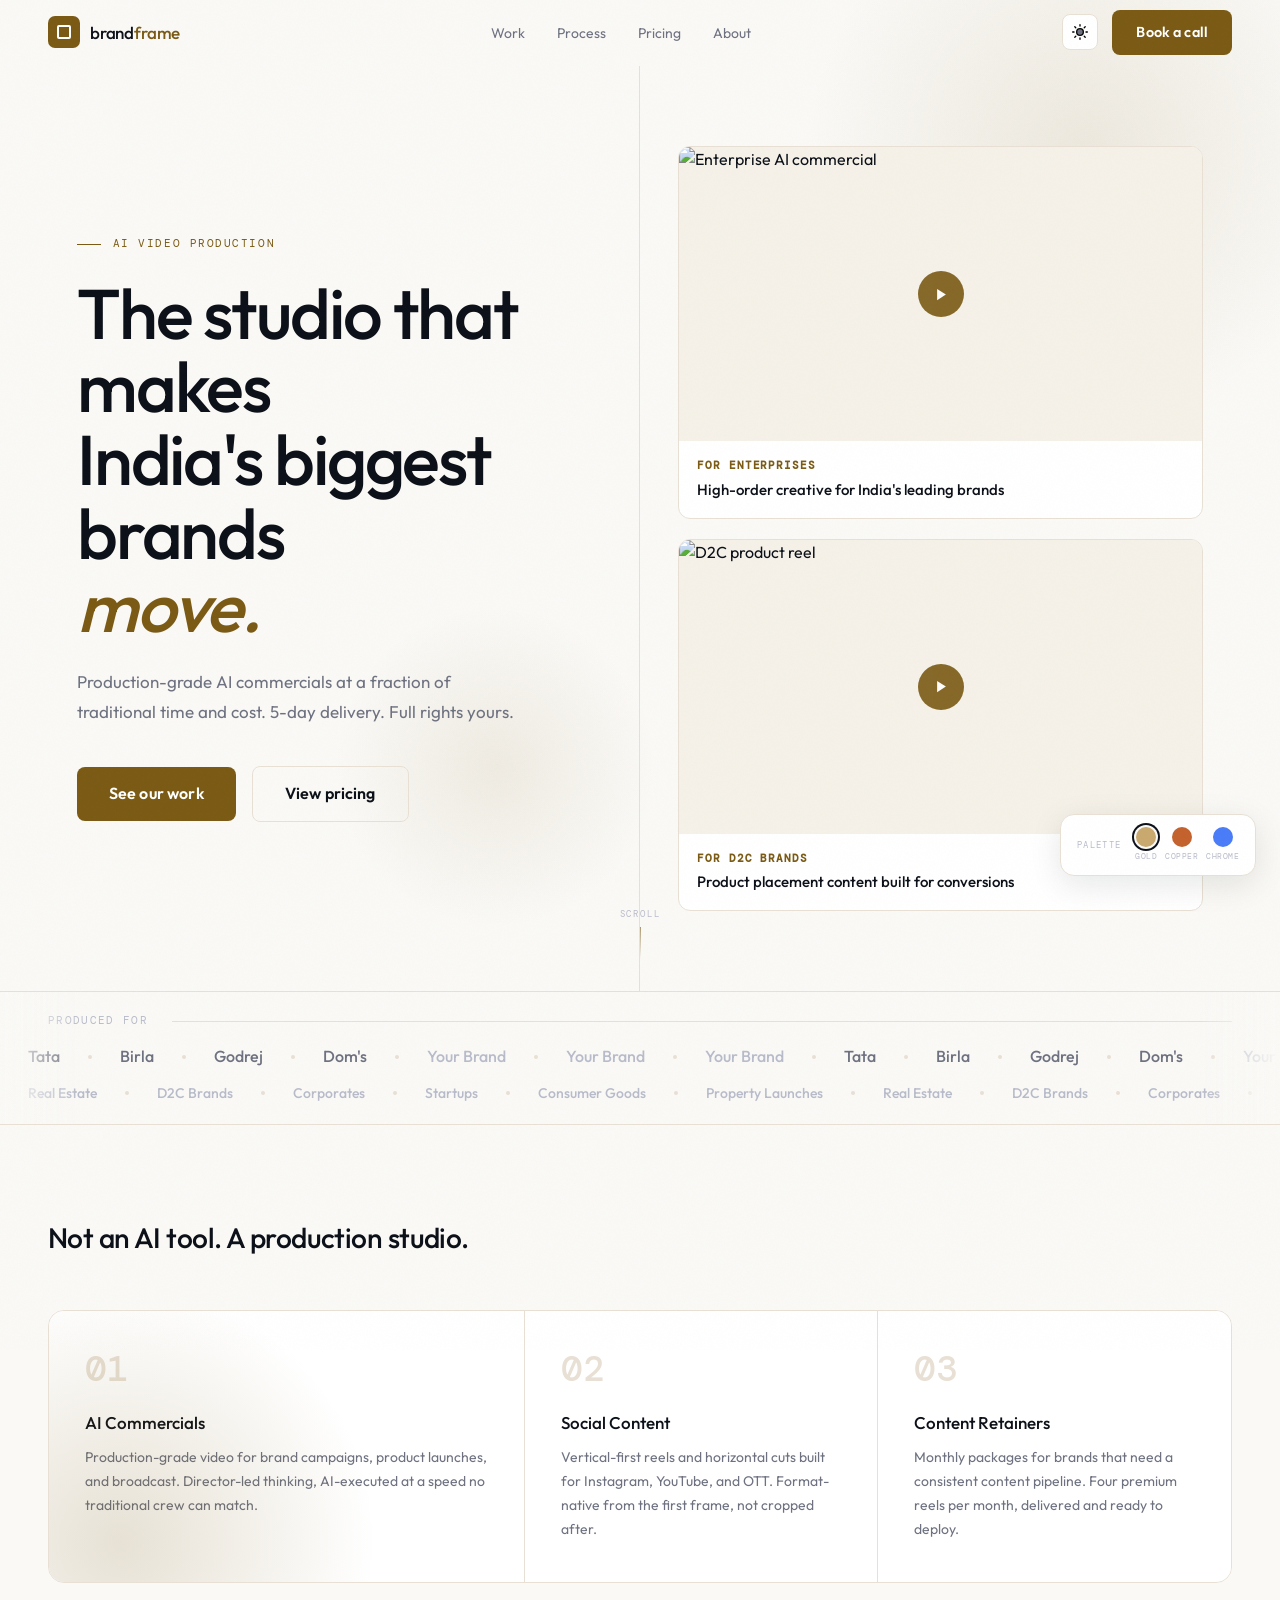
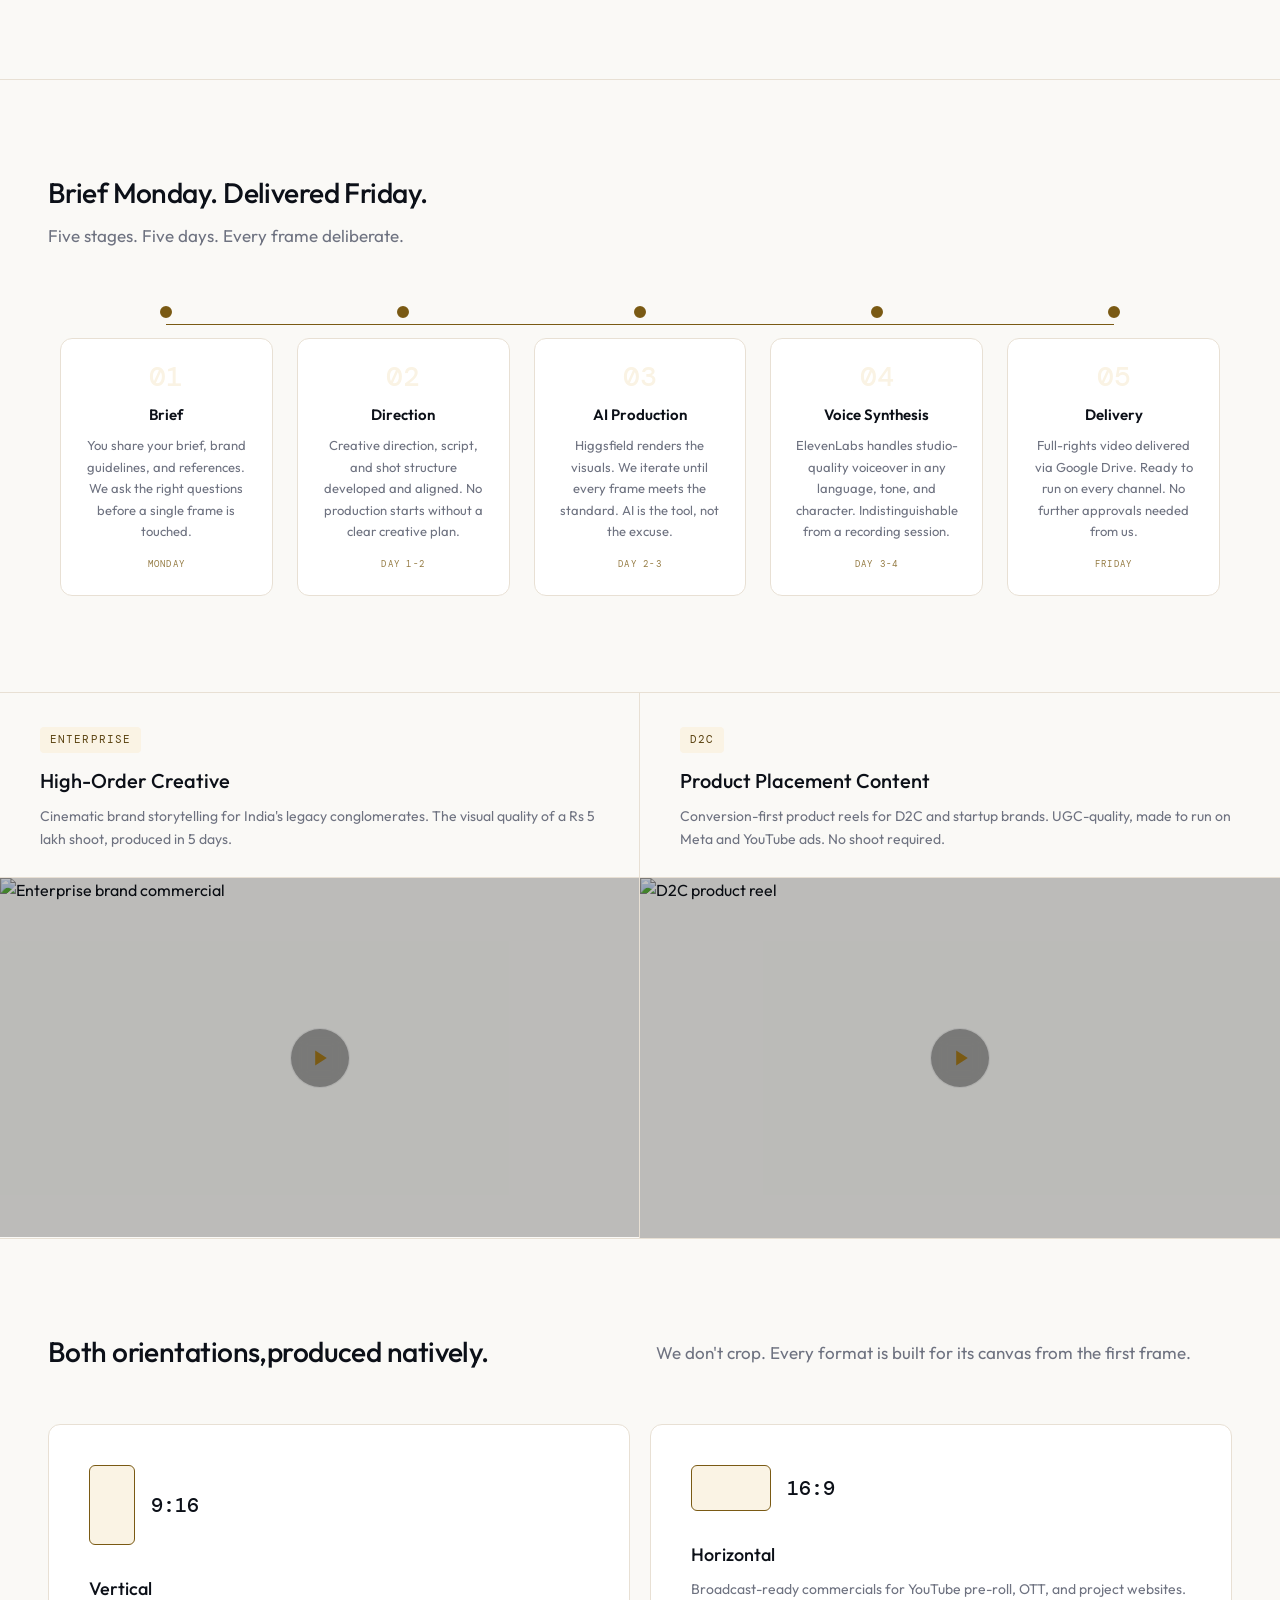
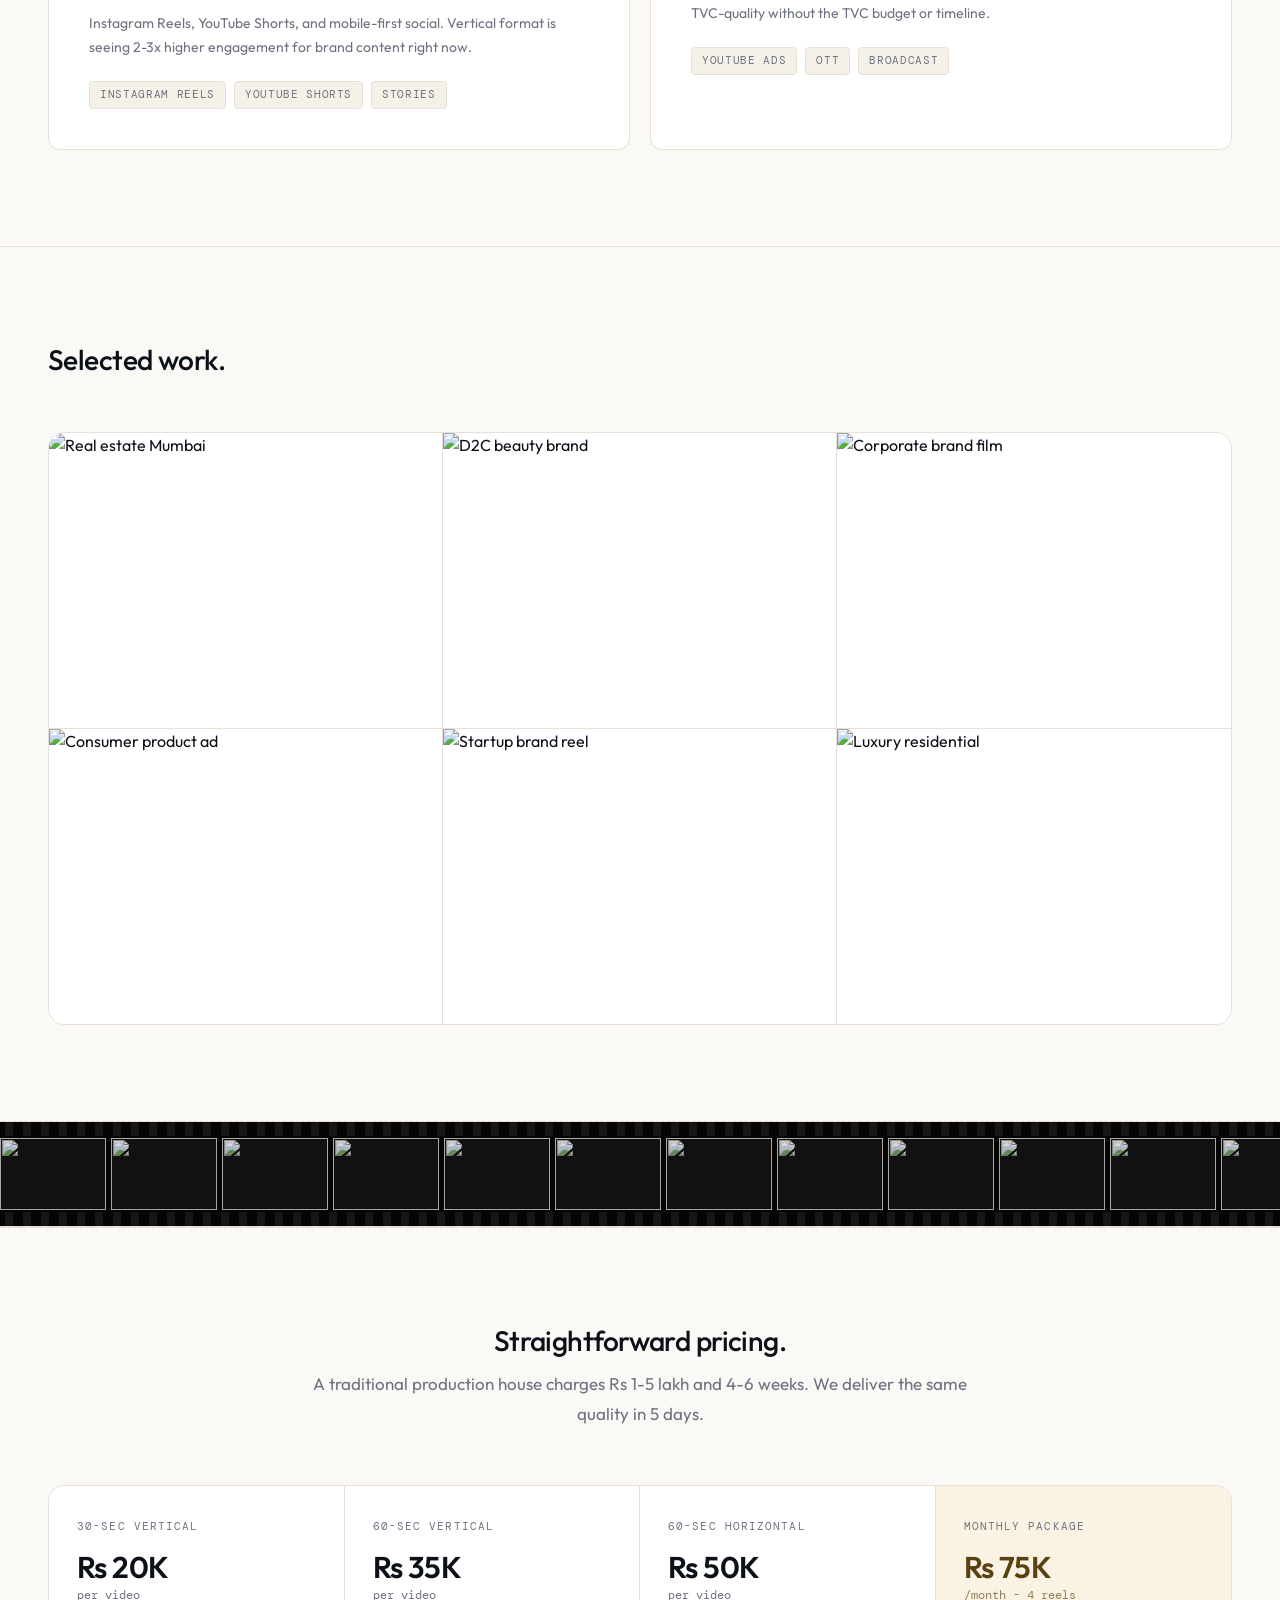
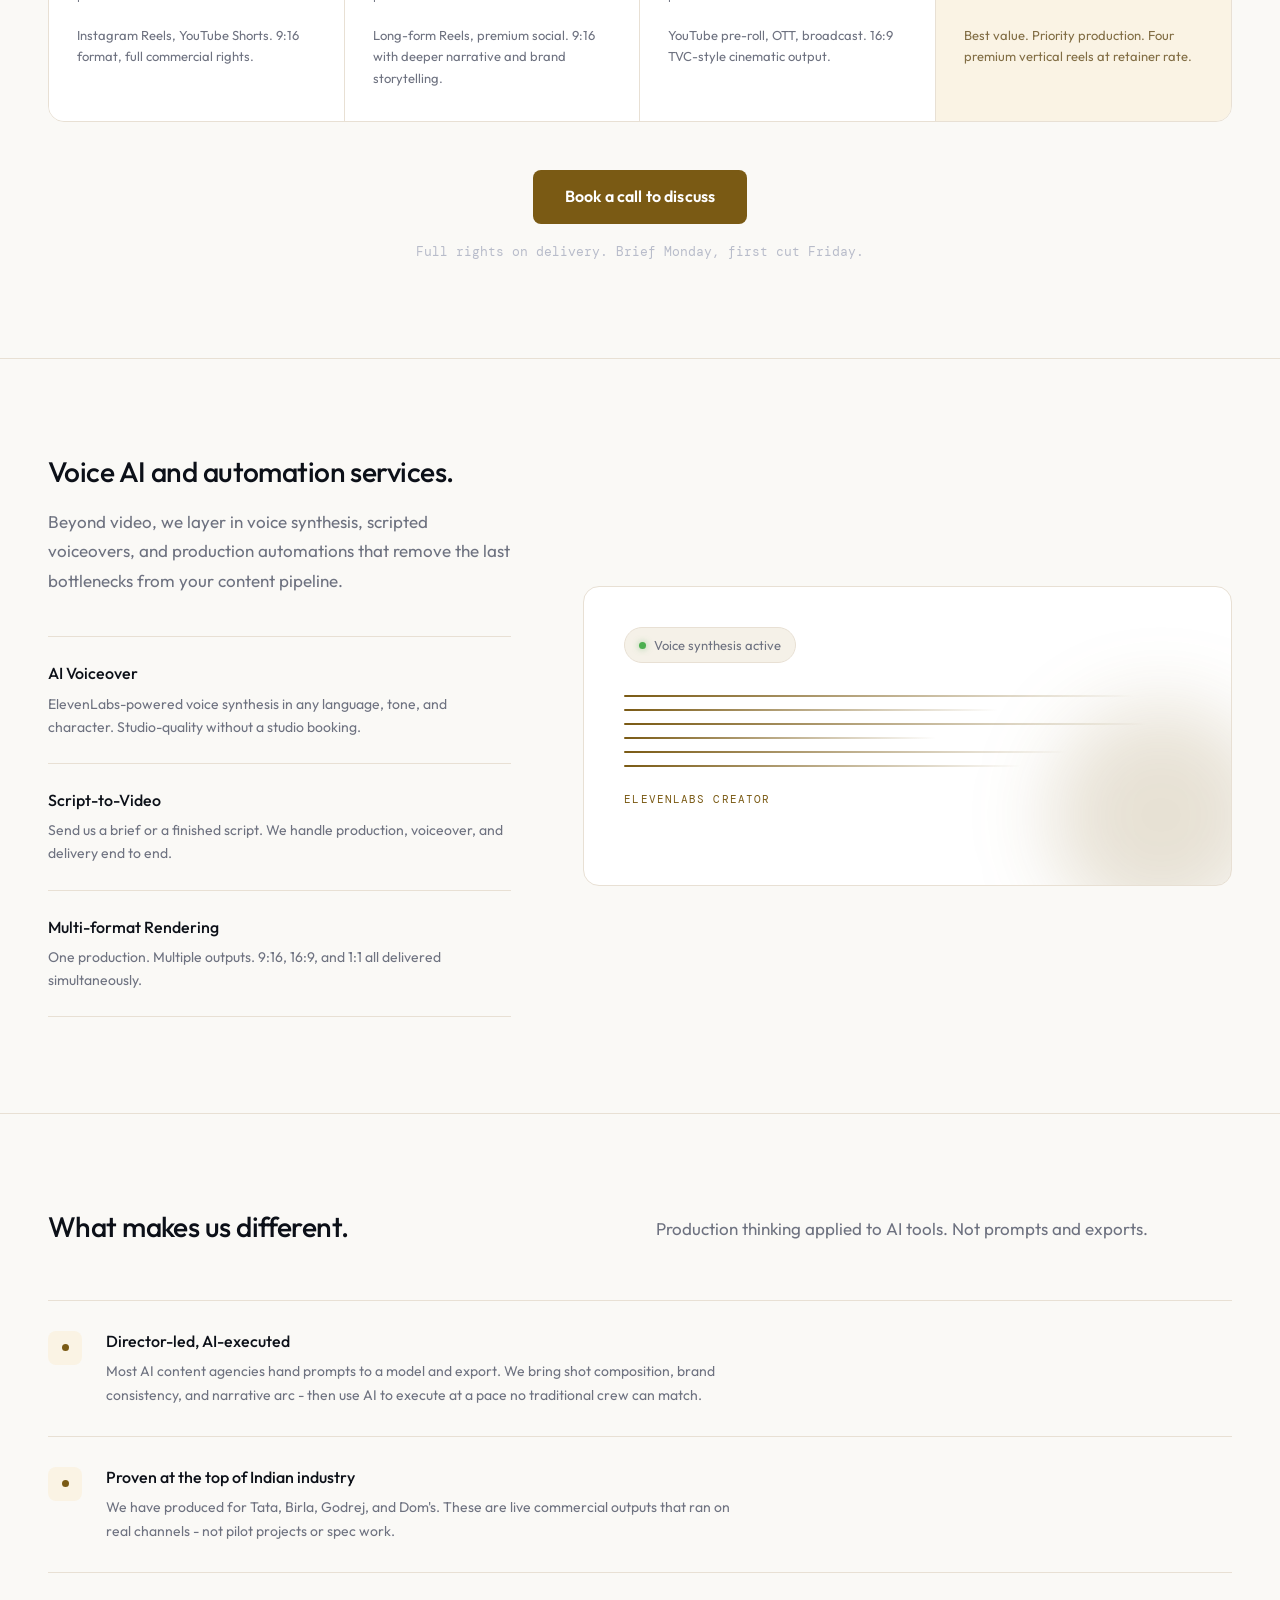
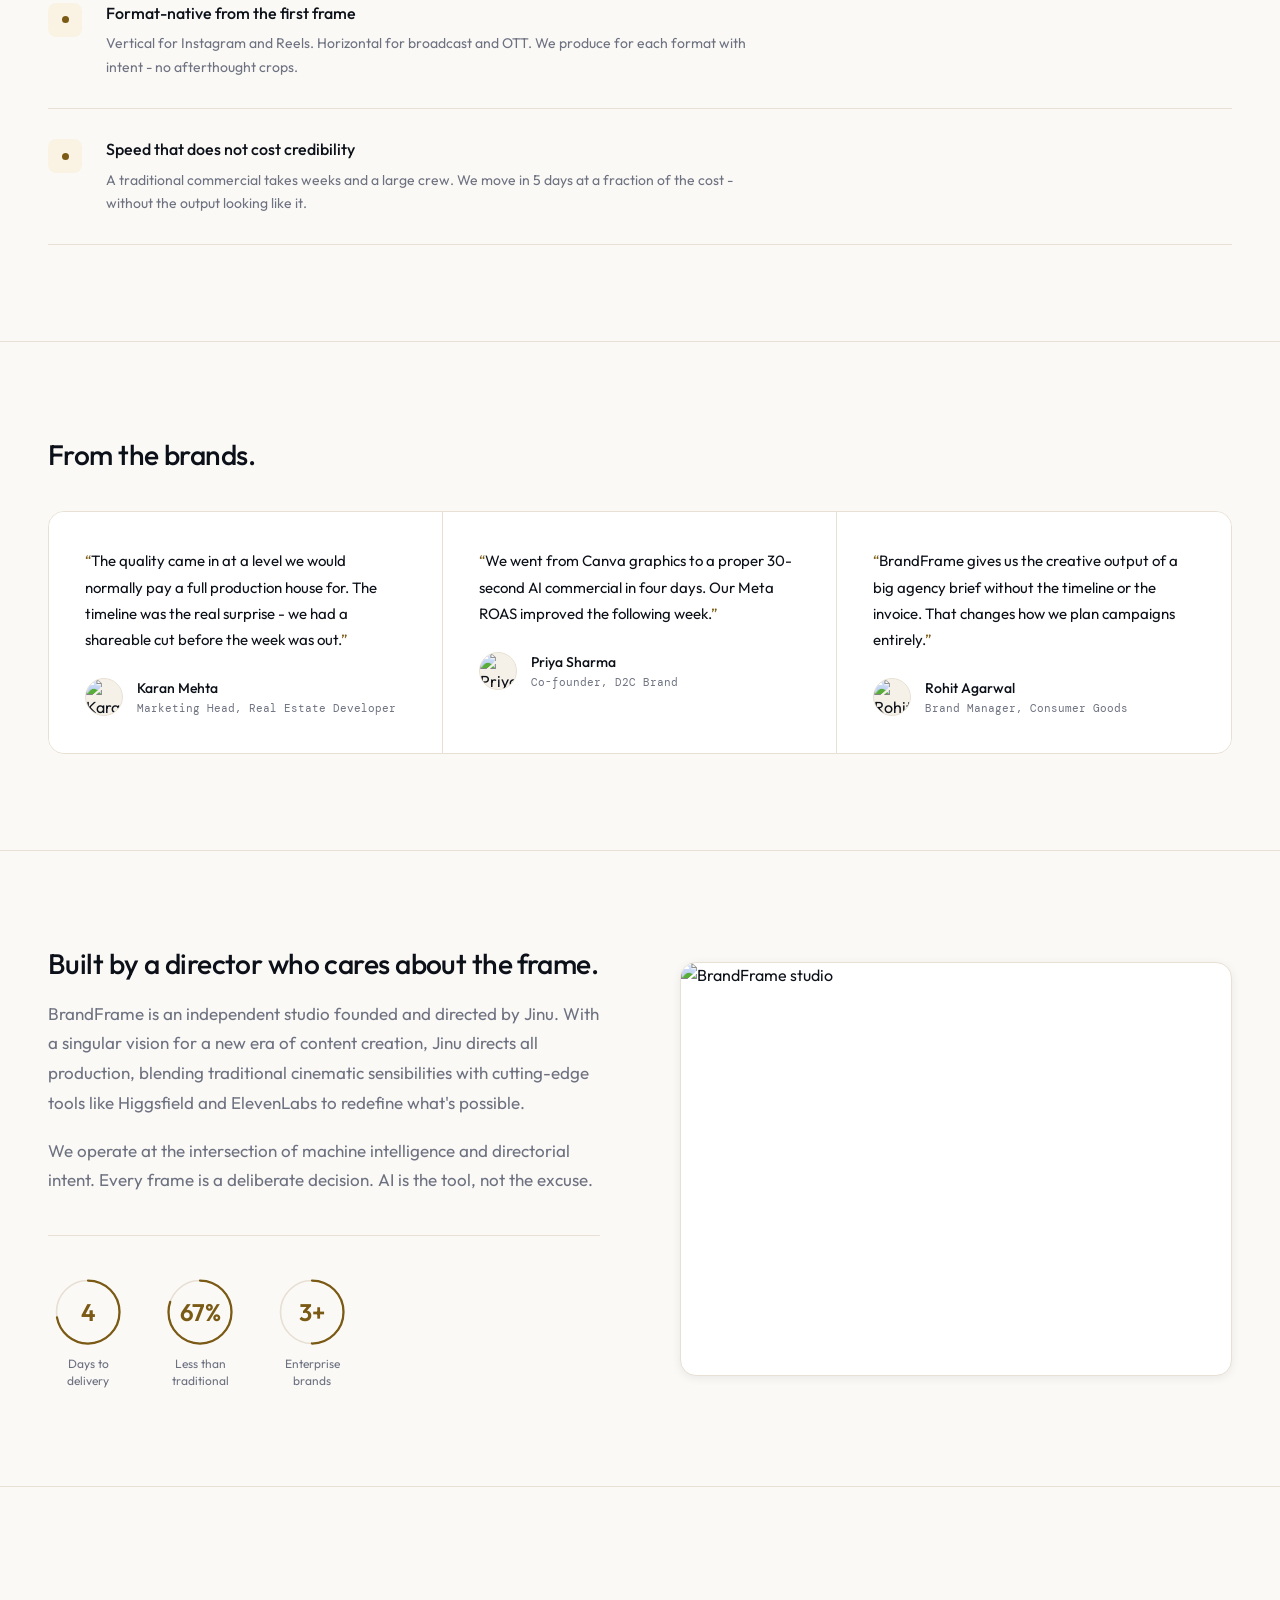
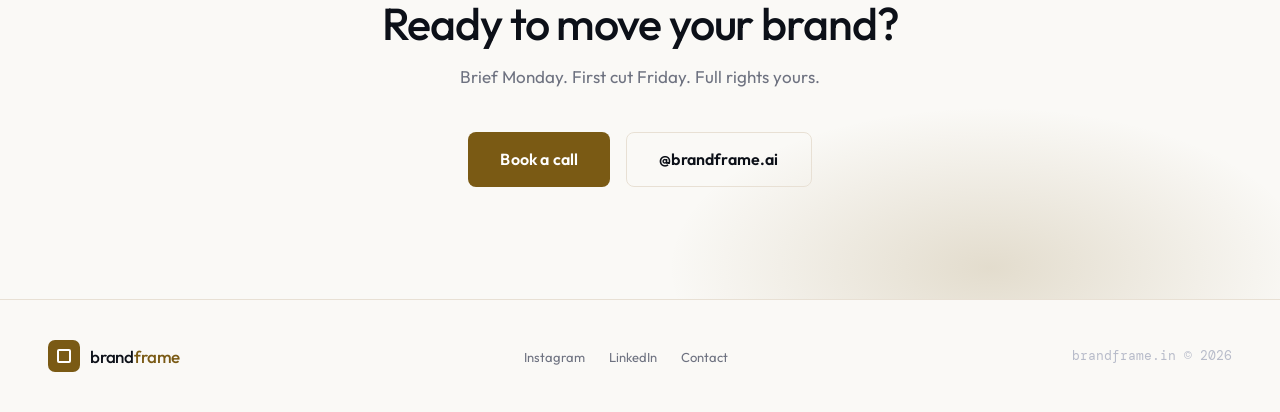
==== commit 9cb441dc: "Optimise layout for mobile users" ====
--- a/uploads/index.html
+++ b/uploads/index.html
@@ -1077,7 +1077,7 @@
     <p class="body-lg cta-sub rv" style="--d:80">Brief Monday. First cut Friday. Full rights yours.</p>
     <div class="cta-row rv" style="--d:160">
       <a href="mailto:pranay@brandframe.in" class="btn btn-gold btn-lg">Book a call</a>
-      <a href="https://instagram.com/brandframeai" class="btn btn-ghost btn-lg" target="_blank" rel="noopener noreferrer">@brandframeai</a>
+      <a href="https://www.instagram.com/brandframe.ai/" class="btn btn-ghost btn-lg" target="_blank" rel="noopener noreferrer">@brandframe.ai</a>
     </div>
   </div>
 </section>
@@ -1087,7 +1087,7 @@
   <div class="wrap ft-row">
     <a href="#" class="logo-link"><div class="lmark"><div class="lmark-i"></div></div><span class="lname">brand<b>frame</b></span></a>
     <ul class="ft-links">
-      <li><a href="https://instagram.com/brandframeai" target="_blank" rel="noopener noreferrer">Instagram</a></li>
+      <li><a href="https://www.instagram.com/brandframe.ai/" target="_blank" rel="noopener noreferrer">Instagram</a></li>
       <li><a href="https://linkedin.com/company/brandframe-ai" target="_blank" rel="noopener noreferrer">LinkedIn</a></li>
       <li><a href="mailto:pranay@brandframe.in">Contact</a></li>
     </ul>
